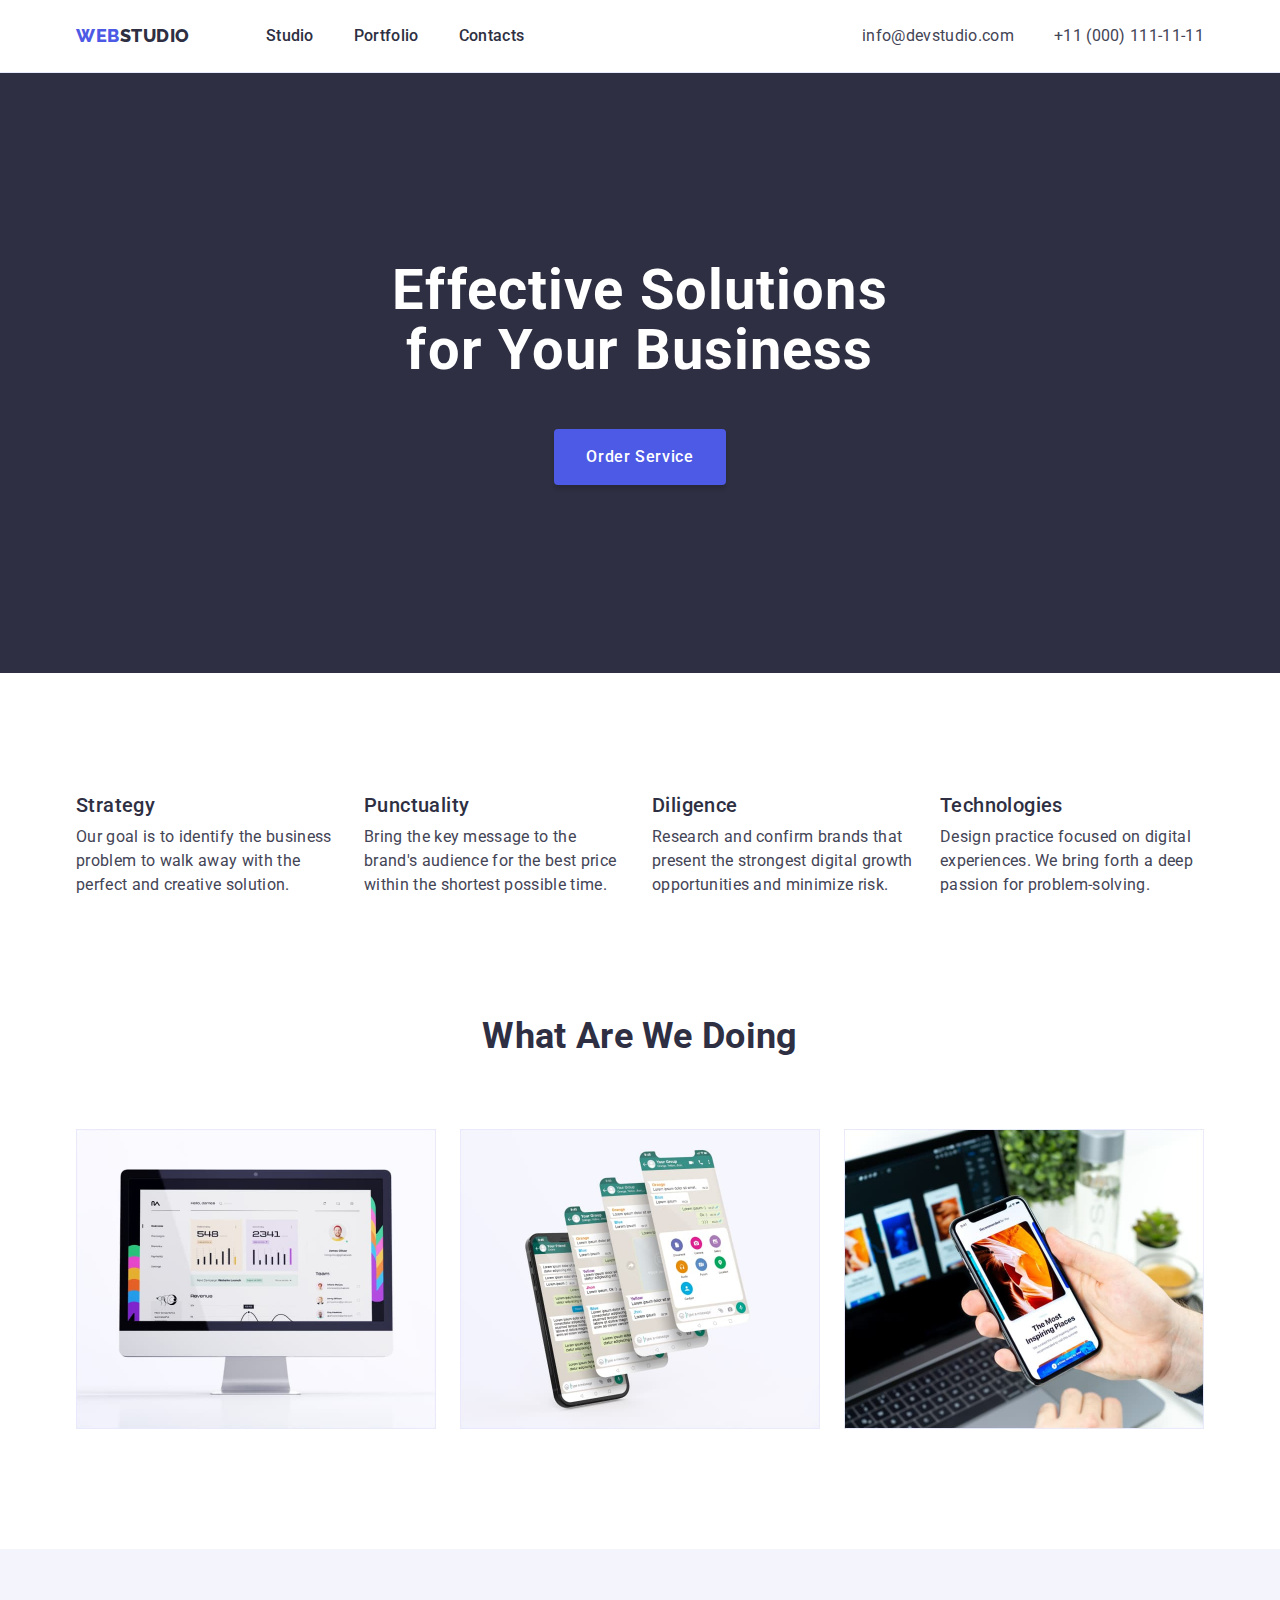
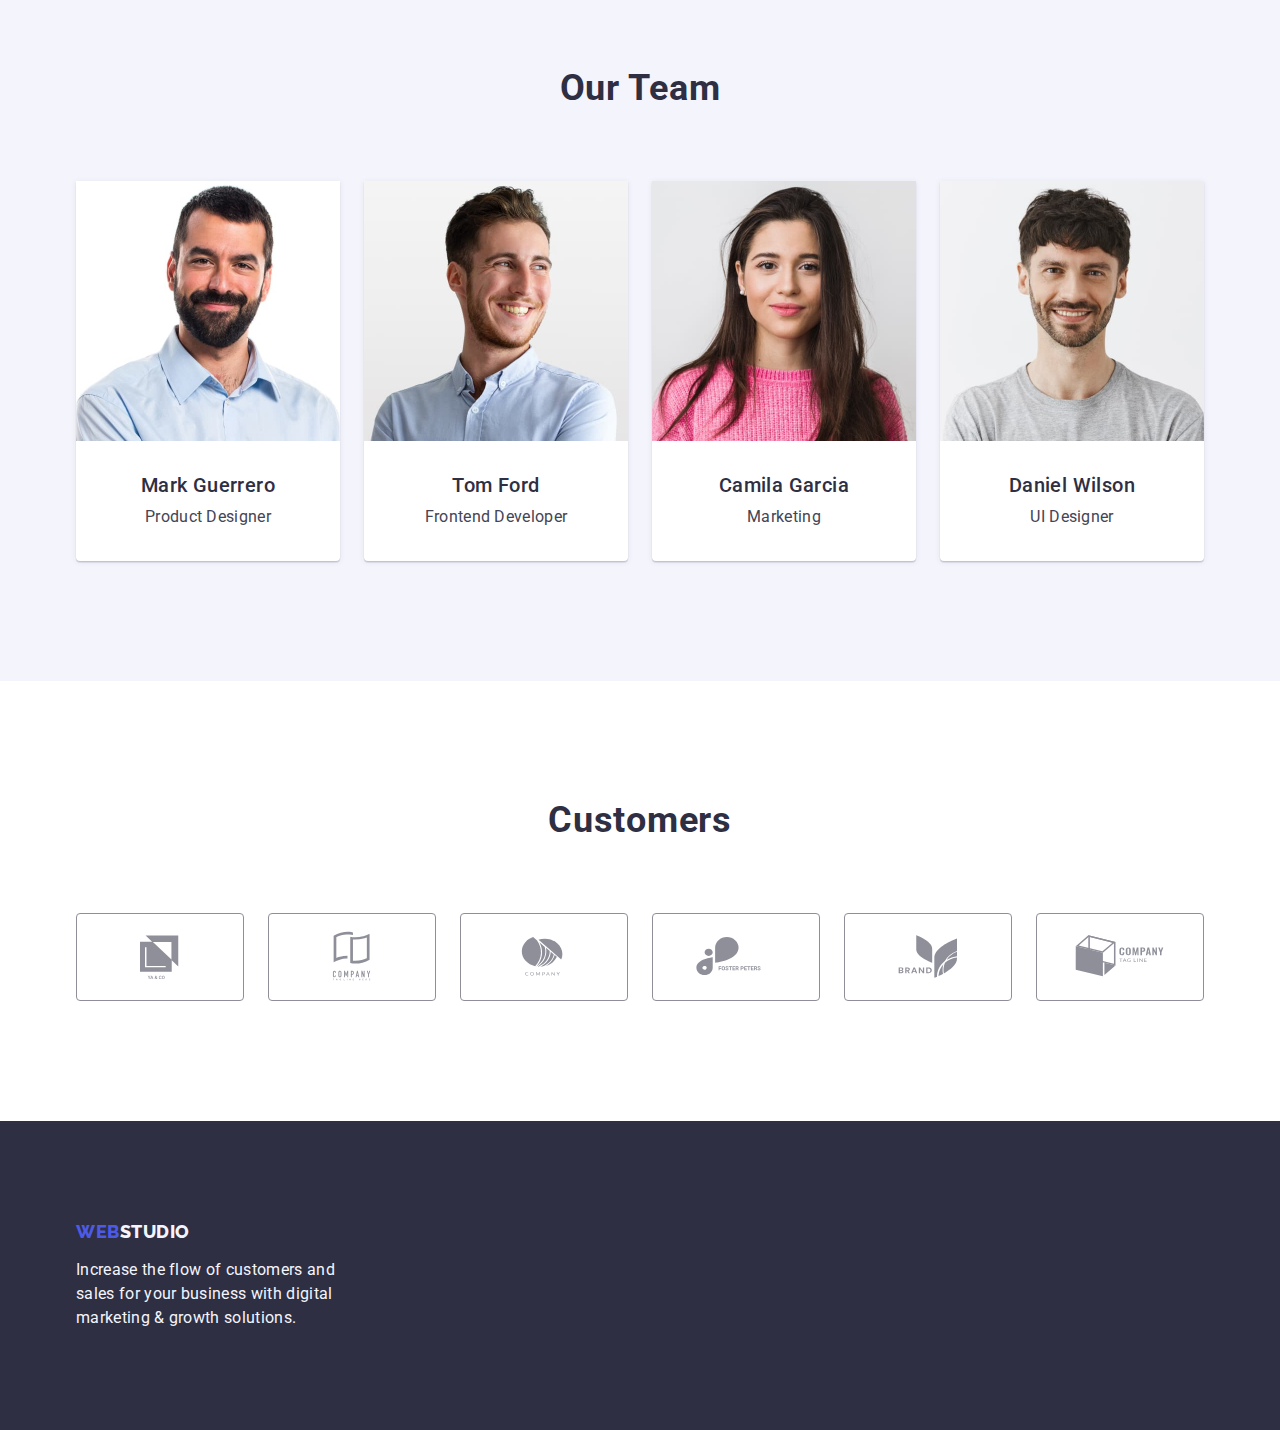
==== index.html @ 024792e5 "Feat(HTML, CSS, SVG) Added markup, styles, icons to section customers" ====
<!DOCTYPE html>
<html lang="en">
  <head>
    <meta charset="UTF-8" />
    <meta name="viewport" content="width=device-width, initial-scale=1.0" />
    <link rel="preconnect" href="https://fonts.googleapis.com" />
    <link rel="preconnect" href="https://fonts.gstatic.com" crossorigin />
    <link
      href="https://fonts.googleapis.com/css2?family=Raleway:wght@800&family=Roboto:wght@400;500;700;900&display=swap"
      rel="stylesheet"
    />
    <link
      rel="stylesheet"
      href="https://cdnjs.cloudflare.com/ajax/libs/modern-normalize/2.0.0/modern-normalize.min.css"
    />
    <link rel="stylesheet" href="./css/styles.css" />
    <link rel="shortcut icon" href="./images/favicon.ico" />
    <title>Web Studio</title>
  </head>
  <body>
    <header class="header">
      <div class="header-container container">
        <nav class="header-nav">
          <a class="header-nav__logo-blue link" href="./index.html"
            >Web<span class="header-nav__logo-black">Studio</span></a
          >
          <ul class="header-nav__list list">
            <li class="header-nav__item">
              <a class="header-nav__link link" href="./index.html">Studio</a>
            </li>
            <li class="header-nav__item">
              <a class="header-nav__link link" href="./portfolio.html"
                >Portfolio</a
              >
            </li>
            <li class="header-nav__item">
              <a class="header-nav__link link" href="">Contacts</a>
            </li>
          </ul>
        </nav>
        <address class="header-contacts">
          <ul class="header-contacts__list list">
            <li class="header-contacts__item">
              <a
                class="header-contacts__link link"
                href="mailto:info@devstudio.com"
                >info@devstudio.com</a
              >
            </li>
            <li class="header-contacts__item">
              <a class="header-contacts__link link" href="tel:+110001111111"
                >+11 (000) 111-11-11</a
              >
            </li>
          </ul>
        </address>
      </div>
    </header>

    <main>
      <section class="hero">
        <div class="container">
          <h1 class="hero__title">Effective Solutions for Your Business</h1>
          <button class="hero__button" type="button">Order Service</button>
        </div>
      </section>

      <section class="company">
        <div class="container">
          <h2 class="visually-hidden">Hidden</h2>
          <ul class="company__list list">
            <li class="company__item">
              <h3 class="company__title">Strategy</h3>
              <p class="company__text">
                Our goal is to identify the business problem to walk away with
                the perfect and creative solution.
              </p>
            </li>
            <li class="company__item">
              <h3 class="company__title">Punctuality</h3>
              <p class="company__text">
                Bring the key message to the brand's audience for the best price
                within the shortest possible time.
              </p>
            </li>
            <li class="company__item">
              <h3 class="company__title">Diligence</h3>
              <p class="company__text">
                Research and confirm brands that present the strongest digital
                growth opportunities and minimize risk.
              </p>
            </li>
            <li class="company__item">
              <h3 class="company__title">Technologies</h3>
              <p class="company__text">
                Design practice focused on digital experiences. We bring forth a
                deep passion for problem-solving.
              </p>
            </li>
          </ul>
        </div>
      </section>

      <section class="works">
        <div class="container">
          <h2 class="works__title">What are we doing</h2>
          <ul class="works__list list">
            <li class="works__item">
              <img
                class="works__image"
                src="./images/work-01.jpg"
                alt="computer-monitor"
                width="360"
              />
            </li>
            <li class="works__item">
              <img
                class="works__image"
                src="./images/work-02.jpg"
                alt="phone-application"
                width="360"
              />
            </li>
            <li class="works__item">
              <img
                class="works__image"
                src="./images/work-03.jpg"
                alt="laptop-and-phone"
                width="360"
              />
            </li>
          </ul>
        </div>
      </section>

      <section class="team">
        <div class="container">
          <h2 class="team__title">Our Team</h2>
          <ul class="team__list list">
            <li class="team__item">
              <img
                class="team__image"
                src="./images/team-01.jpg"
                alt="photo Mark Guerrero"
                width="264"
              />
              <div class="team__wrapper">
                <h3 class="team__specialist">Mark Guerrero</h3>
                <p class="team__job-title">Product Designer</p>
              </div>
            </li>
            <li class="team__item">
              <img
                class="team__image"
                src="./images/team-02.jpg"
                alt="photo Tom Ford"
                width="264"
              />
              <div class="team__wrapper">
                <h3 class="team__specialist">Tom Ford</h3>
                <p class="team__job-title">Frontend Developer</p>
              </div>
            </li>
            <li class="team__item">
              <img
                class="team__image"
                src="./images/team-03.jpg"
                alt="photo Camila Garcia"
                width="264"
              />
              <div class="team__wrapper">
                <h3 class="team__specialist">Camila Garcia</h3>
                <p class="team__job-title">Marketing</p>
              </div>
            </li>
            <li class="team__item">
              <img
                class="team__image"
                src="./images/team-04.jpg"
                alt="photo Daniel Wilson"
                width="264"
              />
              <div class="team__wrapper">
                <h3 class="team__specialist">Daniel Wilson</h3>
                <p class="team__job-title">UI Designer</p>
              </div>
            </li>
          </ul>
        </div>
      </section>
      <section class="customers">
        <div class="container">
          <h2 class="customers__title">Customers</h2>
          <ul class="customers__list list">
            <li class="customers__item">
              <a href="" class="customers__link"
                ><svg
                  class="customers__icon"
                  aria-label="customers-icons"
                  width="104"
                  height="56"
                >
                  <use href="./images/icons.svg#icon-logo1"></use></svg
              ></a>
            </li>
            <li class="customers__item">
              <a href="" class="customers__link"
                ><svg
                  class="customers__icon"
                  aria-label="customers-icons"
                  width="104"
                  height="56"
                >
                  <use href="./images/icons.svg#icon-logo2"></use></svg
              ></a>
            </li>
            <li class="customers__item">
              <a href="" class="customers__link"
                ><svg
                  class="customers__icon"
                  aria-label="customers-icons"
                  width="104"
                  height="56"
                >
                  <use href="./images/icons.svg#icon-logo3"></use></svg
              ></a>
            </li>
            <li class="customers__item">
              <a href="" class="customers__link"
                ><svg
                  class="customers__icon"
                  aria-label="customers-icons"
                  width="104"
                  height="56"
                >
                  <use href="./images/icons.svg#icon-logo4"></use></svg
              ></a>
            </li>
            <li class="customers__item">
              <a href="" class="customers__link"
                ><svg
                  class="customers__icon"
                  aria-label="customers-icons"
                  width="104"
                  height="56"
                >
                  <use href="./images/icons.svg#icon-logo5"></use></svg
              ></a>
            </li>
            <li class="customers__item">
              <a href="" class="customers__link"
                ><svg
                  class="customers__icon"
                  aria-label="customers-icons"
                  width="104"
                  height="56"
                >
                  <use href="./images/icons.svg#icon-logo6"></use></svg
              ></a>
            </li>
          </ul>
        </div>
      </section>
    </main>

    <footer class="footer">
      <div class="container">
        <a class="footer__logo-blue link" href="./index.html"
          >Web<span class="footer__logo-white">Studio</span></a
        >
        <p class="footer__text">
          Increase the flow of customers and sales for your business with
          digital marketing & growth solutions.
        </p>
      </div>
    </footer>
  </body>
</html>
---- css/styles.css ----
:root {
  --color-iris: #4d5ae5;
  --color-ocean: #404bbf;
  --color-navy-blue: #2e2f42;
  --color-green: #31d0aa;
  --color-slate: #434455;
  --color-light-slate: #8e8f99;
  --color-cornflower: #e7e9fc;
  --color-cloud: #f4f4fd;
  --color-navy-blue-modal: #2e2f42;
  --color-grey: #2e2f42;
  --color-white: #ffffff;
  --color-dairy: #fcfcfc;
}

body {
  font-family: 'Roboto', sans-serif;
  color: var(--color-slate);
  background-color: var(--color-white);
  font-size: 16px;
  letter-spacing: 0.02em;
}

.list {
  list-style: none;
}

.link {
  text-decoration: none;
}

h1,
h2,
h3,
h4,
h5,
h6,
p,
ul {
  margin: 0;
  padding: 0;
}

input,
textarea,
button {
  font: inherit;
}

button {
  cursor: pointer;
  color: currentColor;
}

ul {
  list-style: none;
}

a {
  text-decoration: none;
  outline: none;
}

img {
  display: block;
  max-width: 100%;
  height: auto;
}

.visually-hidden {
  position: absolute;
  width: 1px;
  height: 1px;
  margin: -1px;
  border: 0;
  padding: 0;
  white-space: nowrap;
  clip-path: inset(100%);
  clip: rect(0 0 0 0);
  overflow: hidden;
}

.container {
  width: 1158px;
  margin: 0 auto;
  padding: 0 15px;
}

/* Page Studio */

.header {
  border-bottom: 1px solid var(--color-cornflower);
  display: flex;
}

.header-container {
  display: flex;
  align-items: center;
}

.header-nav {
  display: flex;
  align-items: center;
}

.header-nav__logo-blue {
  color: var(--color-iris);
  font-family: 'Raleway', sans-serif;
  font-weight: 800;
  font-size: 18px;
  line-height: 1.17;
  letter-spacing: 0.03em;
  text-transform: uppercase;
  display: inline-block;
  margin-right: 76px;
}

.header-nav__logo-black {
  color: var(--color-navy-blue);
}

.header-nav__list {
  display: flex;
  gap: 40px;
}

.header-nav__item {
}

.header-nav__link {
  color: var(--color-navy-blue);
  font-weight: 500;
  font-size: 16px;
  line-height: 1.5;
  padding-top: 24px;
  padding-bottom: 24px;
}

.header-nav__link:hover,
.header-nav__link:focus {
  color: var(--color-ocean);
}

.header-contacts {
  font-style: normal;
  margin-left: auto;
}

.header-contacts__list {
  display: flex;
  gap: 40px;
}

.header-contacts__item {
}

.header-contacts__link {
  color: var(--color-slate);
  font-weight: 400;
  font-size: 16px;
  line-height: 1.5;
  display: inline-block;
  padding-top: 24px;
  padding-bottom: 24px;
}

.header-contacts__link:hover,
.header-contacts__link:focus {
  color: var(--color-ocean);
}

.hero {
  background-color: var(--color-navy-blue);
  padding: 188px 0;
}

.hero__title {
  color: var(--color-white);
  font-weight: 700;
  font-size: 56px;
  line-height: 1.07;
  letter-spacing: 0.02em;
  text-align: center;
  max-width: 496px;
  text-align: center;
  margin: 0 auto 48px;
}

.hero__button {
  color: var(--color-white);
  background-color: var(--color-iris);
  font-family: 'Roboto', sans-serif;
  font-weight: 500;
  font-size: 16px;
  line-height: 1.5;
  letter-spacing: 0.04em;
  cursor: pointer;
  border-radius: 4px;
  padding: 16px 32px 16px 32px;
  border: none;
  box-shadow: 0px 4px 4px 0px rgba(0, 0, 0, 0.15);
  display: block;
  margin: 0 auto;
  min-width: 169px;
}

.hero__button:hover,
.hero__button:focus {
  background-color: var(--color-ocean);
}

.company {
  padding: 120px 0;
}

.company__list {
  display: flex;
  gap: 24px;
}

.company__item {
  width: 264px;
}

.company__title {
  color: var(--color-navy-blue);
  font-weight: 500;
  font-size: 20px;
  line-height: 1.2;
  letter-spacing: 0.02em;
  margin-bottom: 8px;
}

.company__text {
  color: var(--color-slate);
  font-weight: 400;
  font-size: 16px;
  line-height: 1.5;
}

.works {
  padding-bottom: 120px;
}

.works__title {
  color: var(--color-navy-blue);
  font-weight: 700;
  font-size: 36px;
  line-height: 1.11;
  text-align: center;
  text-transform: capitalize;
  margin-bottom: 72px;
}

.works__list {
  display: flex;
  gap: 24px;
}

.works__item {
}

.works__image {
}

.team {
  background-color: var(--color-cloud);
  padding: 120px 0;
}

.team__title {
  color: var(--color-navy-blue);
  font-weight: 700;
  font-size: 36px;
  line-height: 1.11;
  text-align: center;
  letter-spacing: 0.02em;
  text-transform: capitalize;
  margin-bottom: 72px;
}

.team__list {
  background-color: var(--color-cloud);
  display: flex;
  gap: 24px;
}

.team__item {
  background-color: var(--color-white);
  box-shadow: 0px 2px 1px 0px rgba(46, 47, 66, 0.08),
    0px 1px 1px 0px rgba(46, 47, 66, 0.16),
    0px 1px 6px 0px rgba(46, 47, 66, 0.08);
  border-radius: 0px 0px 4px 4px;
}

.team__wrapper {
  padding: 32px 0;
}

.team__image {
}

.team__specialist {
  color: var(--color-navy-blue);
  font-weight: 500;
  font-size: 20px;
  line-height: 1.2;
  letter-spacing: 0.02em;
  text-align: center;
  margin-bottom: 8px;
}

.team__job-title {
  color: var(--color-slate);
  font-weight: 400;
  font-size: 16px;
  line-height: 1.5;
  text-align: center;
}

.customers {
  padding: 120px 0;
}

.customers__title {
  color: var(--color-navy-blue);
  font-weight: 700;
  font-size: 36px;
  line-height: 1.11;
  text-align: center;
  letter-spacing: 0.02em;
  margin-bottom: 72px;
}

.customers__list {
  display: flex;
  align-items: center;
  justify-content: center;
  gap: 24px;
}

.customers__item {
  width: 168px;
  height: 88px;
}

.customers__link {
  display: flex;
  justify-content: center;
  align-items: center;
  width: 100%;
  height: 100%;
  color: var(--color-light-slate);
  border-radius: 4px;
  border: 1px solid var(--color-light-slate);
  transition: border-color 250ms cubic-bezier(0.4, 0, 0.2, 1),
    color 250ms cubic-bezier(0.4, 0, 0.2, 1);
  fill: currentColor;
}

.customers__link:hover,
.customers__link:focus {
  border-color: var(--color-ocean);
  fill: var(--color-ocean);
}

.footer {
  background-color: var(--color-navy-blue);
  padding: 100px 0;
}

.footer__logo-blue {
  color: var(--color-iris);
  font-family: 'Raleway', sans-serif;
  font-weight: 800;
  font-size: 18px;
  line-height: 1.17;
  letter-spacing: 0.03em;
  text-transform: uppercase;
  display: inline-block;
  margin-bottom: 16px;
}

.footer__logo-white {
  color: var(--color-cloud);
}

.footer__text {
  color: var(--color-cloud);
  font-weight: 400;
  font-size: 16px;
  line-height: 1.5;
  width: 264px;
}

/* Page Portfolio */

.gallery {
  padding: 96px 0 120px;
}

.gallery-filter__list {
  display: flex;
  justify-content: center;
  gap: 24px;
  margin-bottom: 72px;
}

.gallery-filter__item {
}

.gallery-filter__button {
  color: var(--color-iris);
  background-color: var(--color-cloud);
  font-family: 'Roboto', sans-serif;
  font-weight: 500;
  font-size: 16px;
  line-height: 1.5;
  letter-spacing: 0.04em;
  cursor: pointer;
  border: 1px solid var(--color-cornflower);
  border-radius: 4px;
  padding: 12px 24px 12px 24px;
}

.gallery-filter__button:hover,
.gallery-filter__button:focus {
  color: var(--color-white);
  background-color: var(--color-ocean);
  box-shadow: 0px 2px 2px 0px rgba(0, 0, 0, 0.12),
    0px 2px 1px 0px rgba(0, 0, 0, 0.08), 0px 3px 1px 0px rgba(0, 0, 0, 0.1);
  border: 1px solid transparent;
}

.gallery__list {
  display: flex;
  flex-wrap: wrap;
  gap: 48px 24px;
}

.gallery__item {
}

.gallery__link {
}

.gallery__image {
}

.gallery__wrapper {
  border: 1px solid var(--color-cornflower);
  border-top: none;
  padding: 32px 16px;
}

.gallery__title {
  color: var(--color-navy-blue);
  font-weight: 500;
  font-size: 20px;
  line-height: 1.2;
  letter-spacing: 0.02em;
  margin-bottom: 8px;
}

.gallery__text {
  color: var(--color-slate);
  font-weight: 400;
  font-size: 16px;
  line-height: 1.5;
  letter-spacing: 0.02em;
}
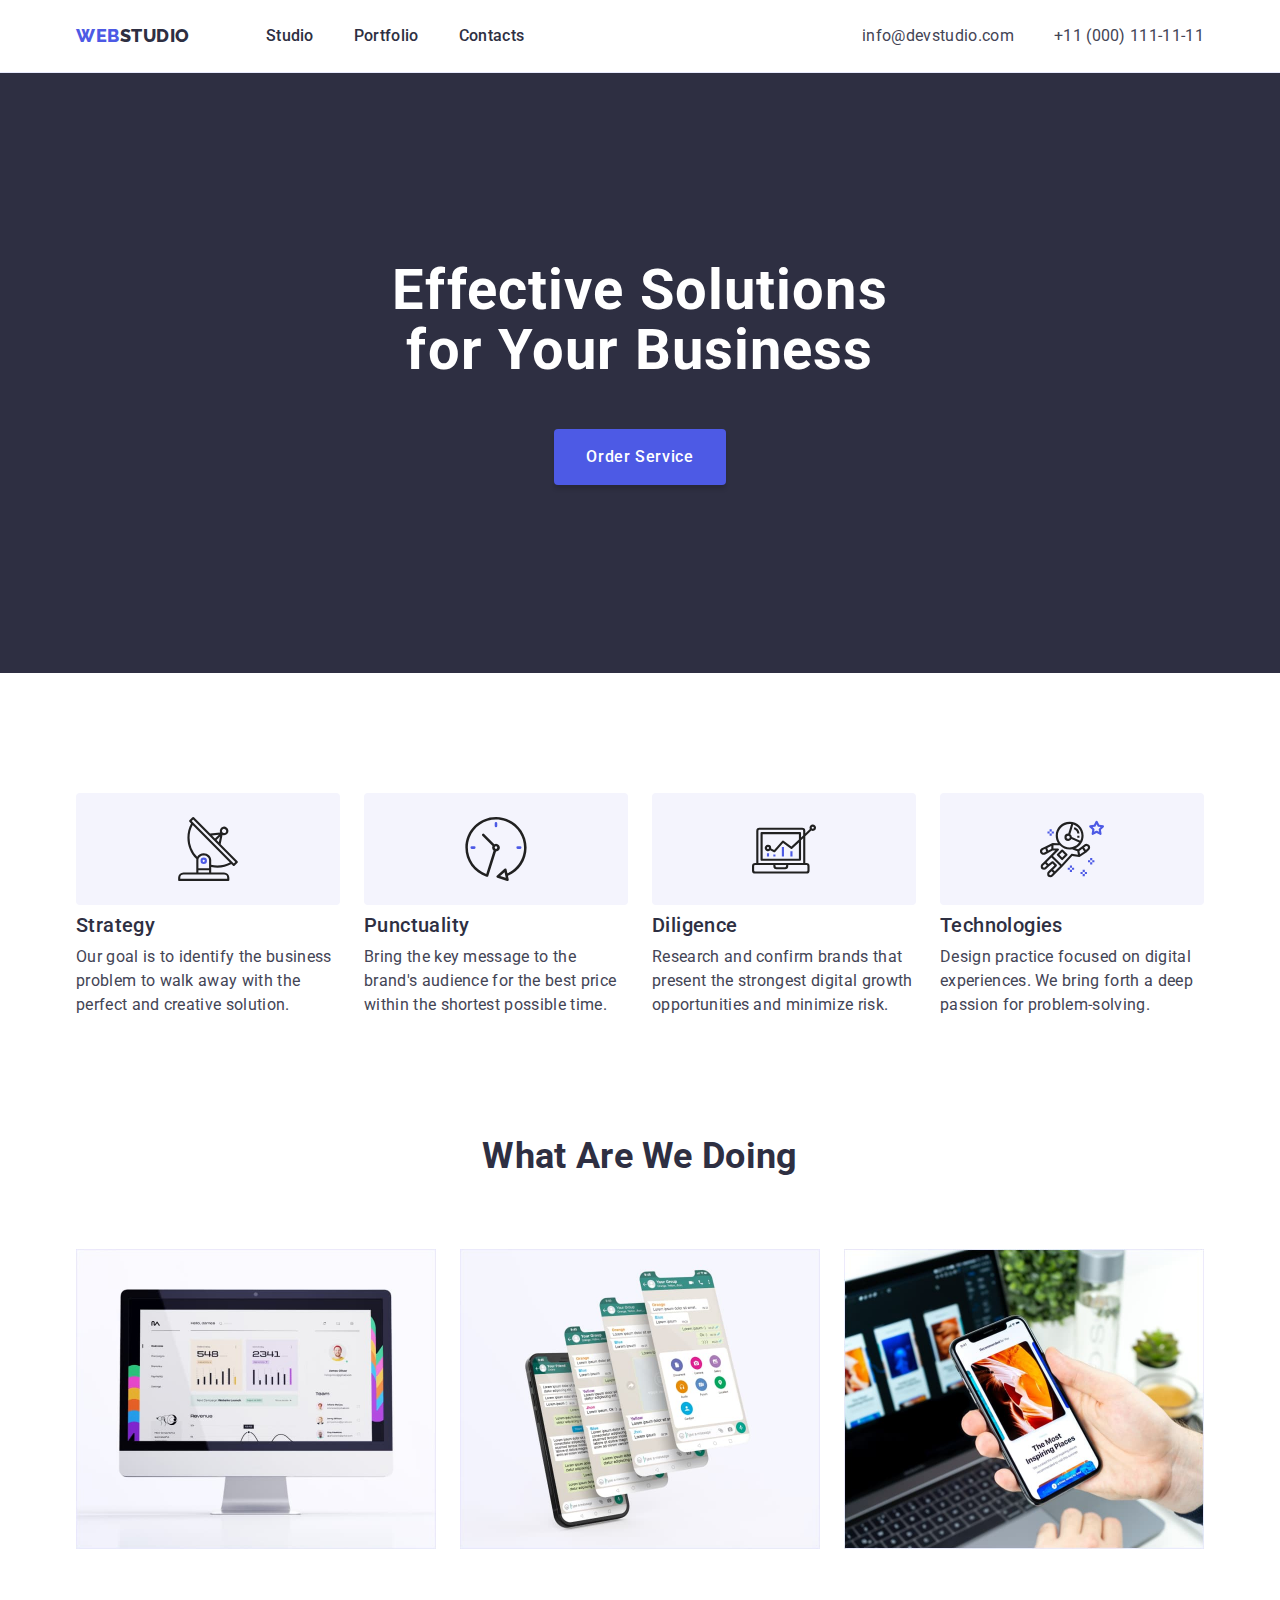
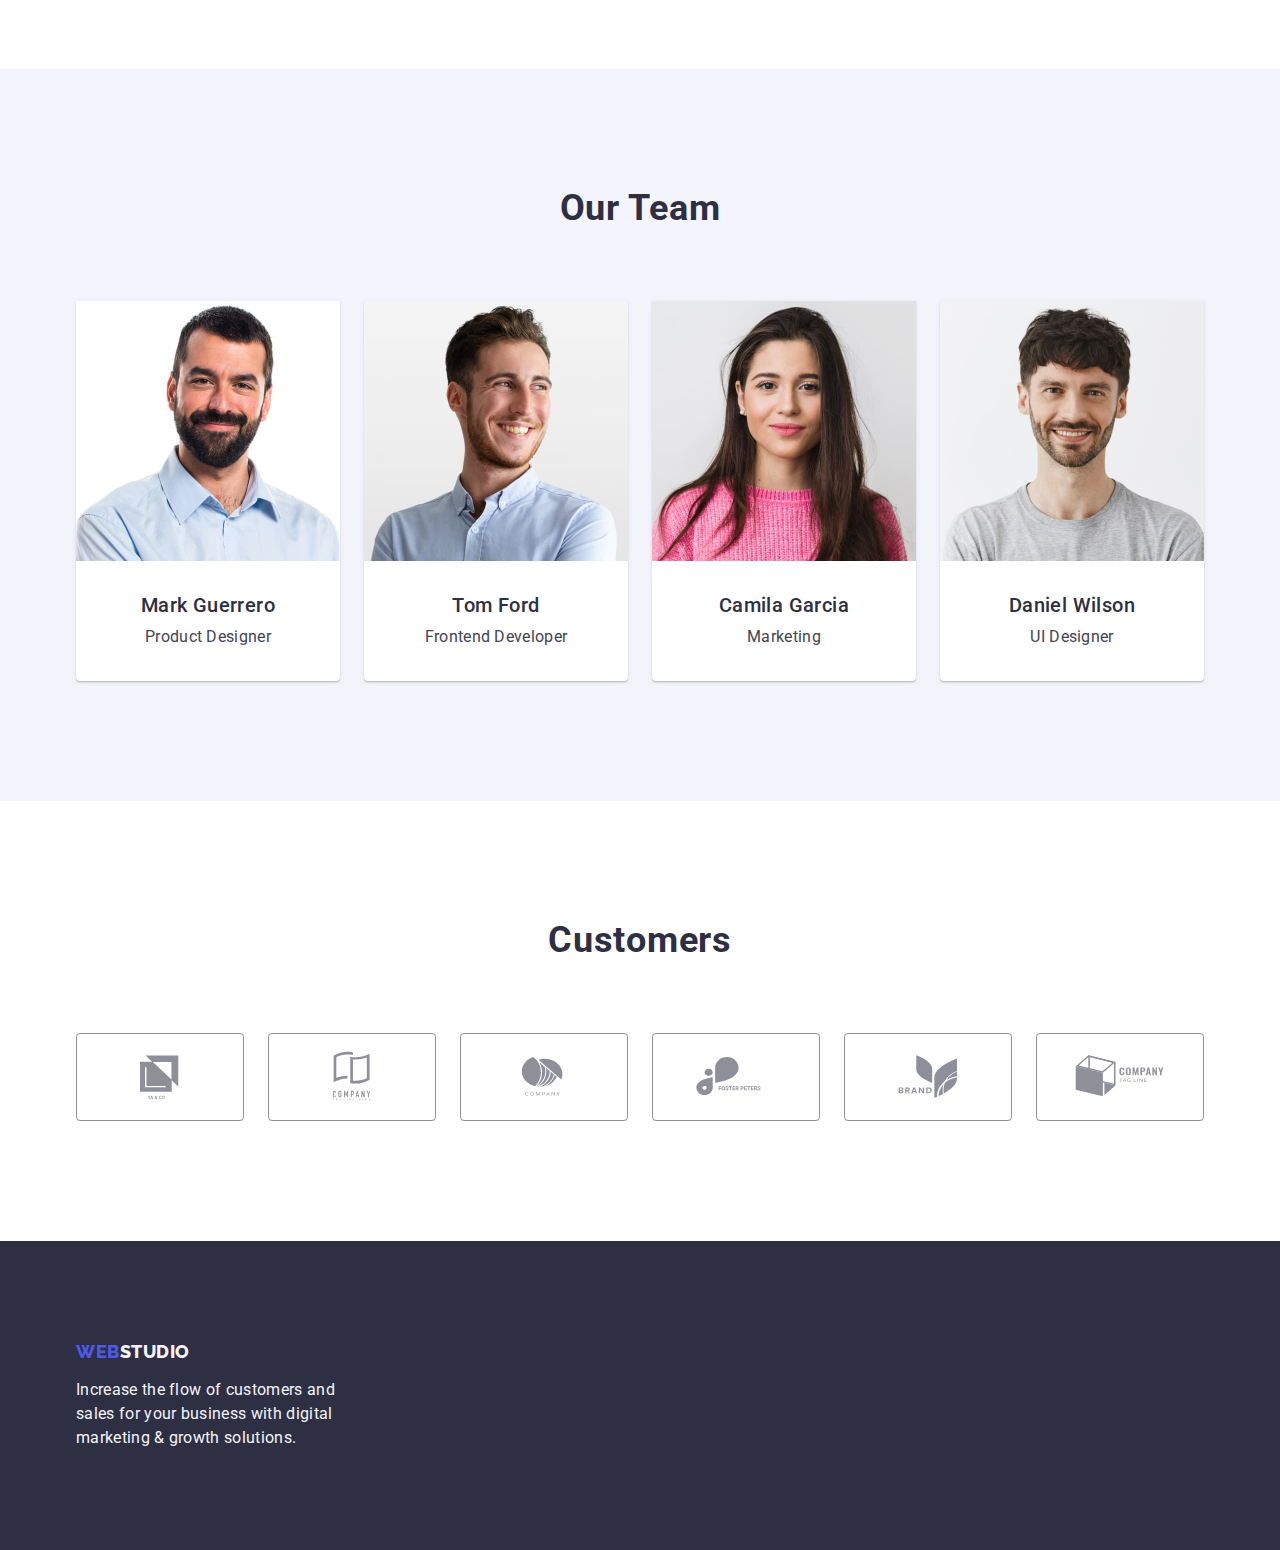
==== commit c7ae202e: "Feat(HTML, CSS, SVG) Added markup, styles, icons to section company" ====
--- a/index.html
+++ b/index.html
@@ -70,6 +70,16 @@
           <h2 class="visually-hidden">Hidden</h2>
           <ul class="company__list list">
             <li class="company__item">
+              <div class="company__wrapper">
+                <svg
+                  class="company__icon"
+                  aria-label="antenna"
+                  width="64"
+                  height="64"
+                >
+                  <use href="./images/icons.svg#icon-antenna"></use>
+                </svg>
+              </div>
               <h3 class="company__title">Strategy</h3>
               <p class="company__text">
                 Our goal is to identify the business problem to walk away with
@@ -77,6 +87,16 @@
               </p>
             </li>
             <li class="company__item">
+              <div class="company__wrapper">
+                <svg
+                  class="company__icon"
+                  aria-label="antenna"
+                  width="64"
+                  height="64"
+                >
+                  <use href="./images/icons.svg#icon-clock"></use>
+                </svg>
+              </div>
               <h3 class="company__title">Punctuality</h3>
               <p class="company__text">
                 Bring the key message to the brand's audience for the best price
@@ -84,6 +104,16 @@
               </p>
             </li>
             <li class="company__item">
+              <div class="company__wrapper">
+                <svg
+                  class="company__icon"
+                  aria-label="antenna"
+                  width="64"
+                  height="64"
+                >
+                  <use href="./images/icons.svg#icon-diagram"></use>
+                </svg>
+              </div>
               <h3 class="company__title">Diligence</h3>
               <p class="company__text">
                 Research and confirm brands that present the strongest digital
@@ -91,6 +121,16 @@
               </p>
             </li>
             <li class="company__item">
+              <div class="company__wrapper">
+                <svg
+                  class="company__icon"
+                  aria-label="antenna"
+                  width="64"
+                  height="64"
+                >
+                  <use href="./images/icons.svg#icon-astronaut"></use>
+                </svg>
+              </div>
               <h3 class="company__title">Technologies</h3>
               <p class="company__text">
                 Design practice focused on digital experiences. We bring forth a
@@ -200,62 +240,62 @@
                   width="104"
                   height="56"
                 >
-                  <use href="./images/icons.svg#icon-logo1"></use></svg
-              ></a>
-            </li>
-            <li class="customers__item">
-              <a href="" class="customers__link"
-                ><svg
-                  class="customers__icon"
-                  aria-label="customers-icons"
-                  width="104"
-                  height="56"
-                >
-                  <use href="./images/icons.svg#icon-logo2"></use></svg
-              ></a>
-            </li>
-            <li class="customers__item">
-              <a href="" class="customers__link"
-                ><svg
-                  class="customers__icon"
-                  aria-label="customers-icons"
-                  width="104"
-                  height="56"
-                >
-                  <use href="./images/icons.svg#icon-logo3"></use></svg
-              ></a>
-            </li>
-            <li class="customers__item">
-              <a href="" class="customers__link"
-                ><svg
-                  class="customers__icon"
-                  aria-label="customers-icons"
-                  width="104"
-                  height="56"
-                >
-                  <use href="./images/icons.svg#icon-logo4"></use></svg
-              ></a>
-            </li>
-            <li class="customers__item">
-              <a href="" class="customers__link"
-                ><svg
-                  class="customers__icon"
-                  aria-label="customers-icons"
-                  width="104"
-                  height="56"
-                >
-                  <use href="./images/icons.svg#icon-logo5"></use></svg
-              ></a>
-            </li>
-            <li class="customers__item">
-              <a href="" class="customers__link"
-                ><svg
-                  class="customers__icon"
-                  aria-label="customers-icons"
-                  width="104"
-                  height="56"
-                >
-                  <use href="./images/icons.svg#icon-logo6"></use></svg
+                  <use href="./images/icons.svg#customers-logo-1"></use></svg
+              ></a>
+            </li>
+            <li class="customers__item">
+              <a href="" class="customers__link"
+                ><svg
+                  class="customers__icon"
+                  aria-label="customers-icons"
+                  width="104"
+                  height="56"
+                >
+                  <use href="./images/icons.svg#customers-logo-2"></use></svg
+              ></a>
+            </li>
+            <li class="customers__item">
+              <a href="" class="customers__link"
+                ><svg
+                  class="customers__icon"
+                  aria-label="customers-icons"
+                  width="104"
+                  height="56"
+                >
+                  <use href="./images/icons.svg#customers-logo-3"></use></svg
+              ></a>
+            </li>
+            <li class="customers__item">
+              <a href="" class="customers__link"
+                ><svg
+                  class="customers__icon"
+                  aria-label="customers-icons"
+                  width="104"
+                  height="56"
+                >
+                  <use href="./images/icons.svg#customers-logo-4"></use></svg
+              ></a>
+            </li>
+            <li class="customers__item">
+              <a href="" class="customers__link"
+                ><svg
+                  class="customers__icon"
+                  aria-label="customers-icons"
+                  width="104"
+                  height="56"
+                >
+                  <use href="./images/icons.svg#customers-logo-5"></use></svg
+              ></a>
+            </li>
+            <li class="customers__item">
+              <a href="" class="customers__link"
+                ><svg
+                  class="customers__icon"
+                  aria-label="customers-icons"
+                  width="104"
+                  height="56"
+                >
+                  <use href="./images/icons.svg#customers-logo-6"></use></svg
               ></a>
             </li>
           </ul>
--- a/css/styles.css
+++ b/css/styles.css
@@ -222,6 +222,19 @@
   width: 264px;
 }
 
+.company__wrapper {
+  display: flex;
+  align-items: center;
+  justify-content: center;
+  height: 112px;
+  border-radius: 4px;
+  background-color: var(--color-cloud);
+  margin-bottom: 8px;
+}
+
+.company__icon {
+}
+
 .company__title {
   color: var(--color-navy-blue);
   font-weight: 500;
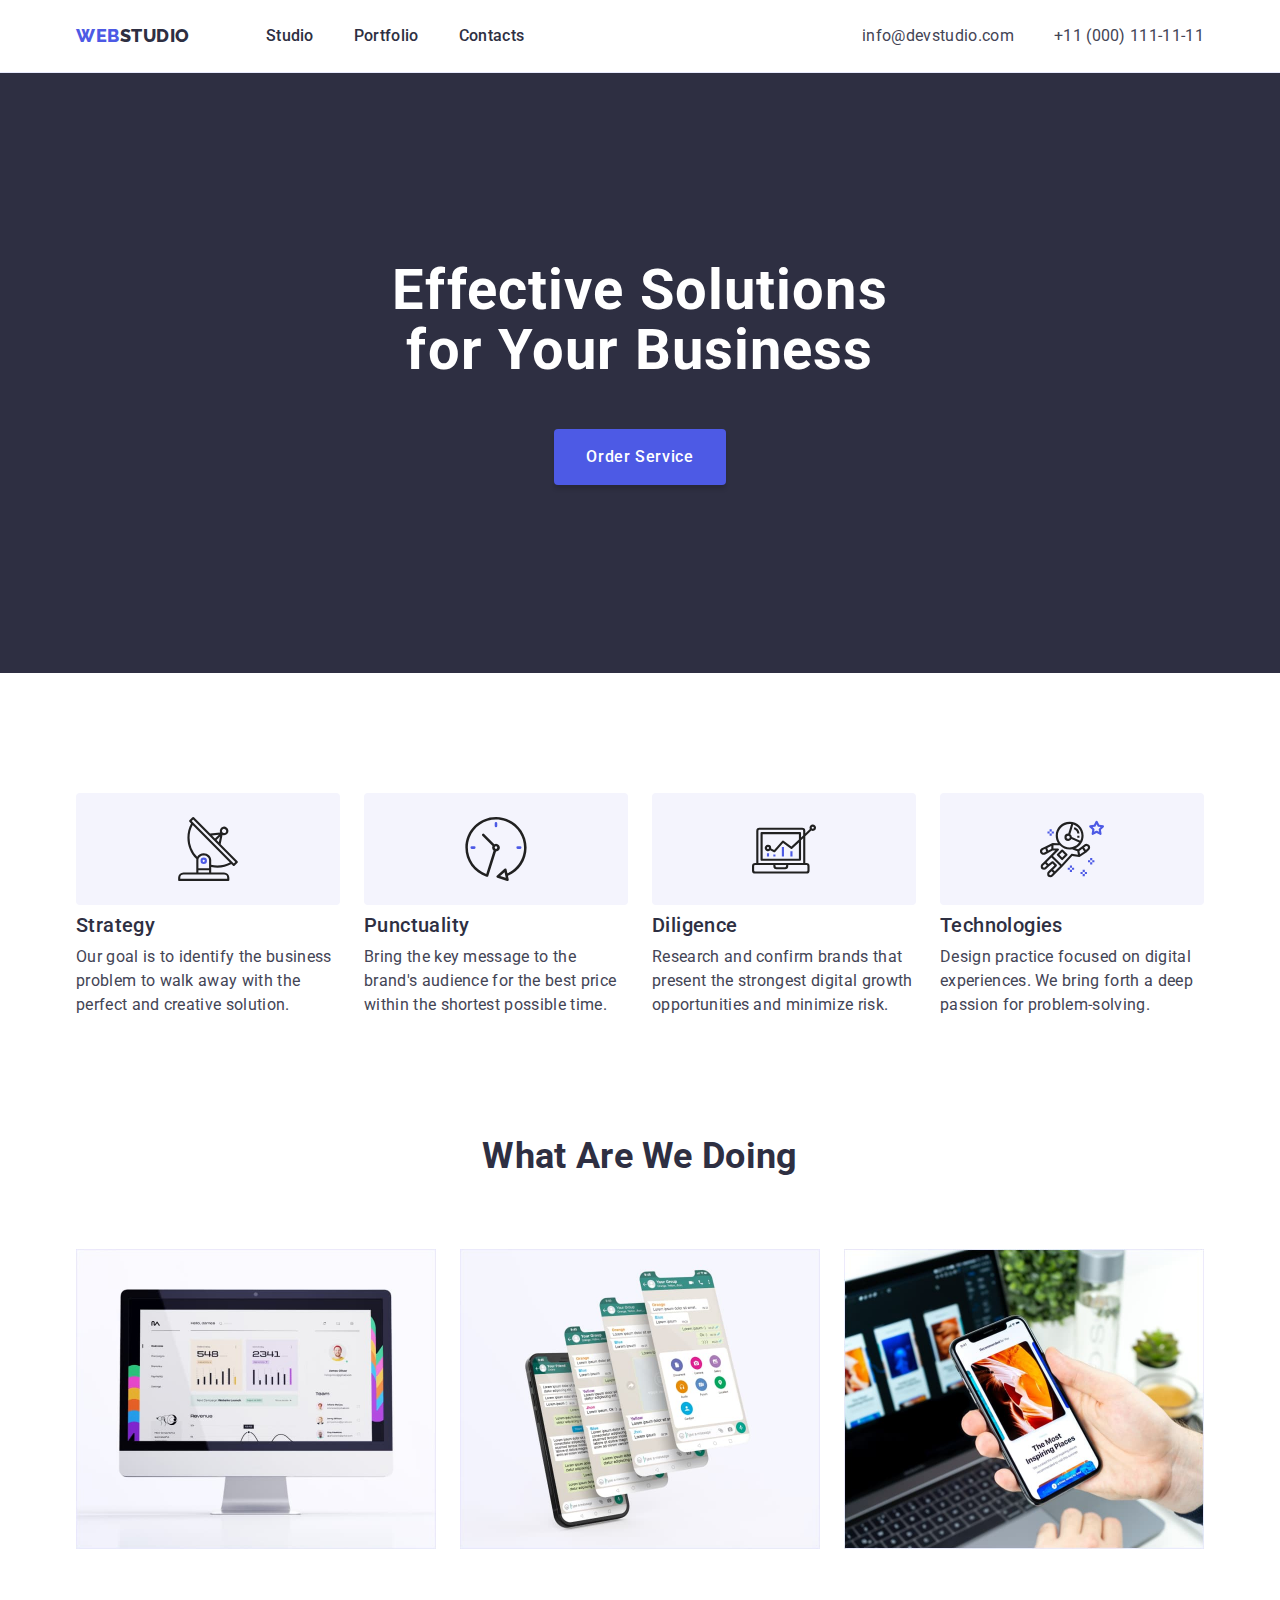
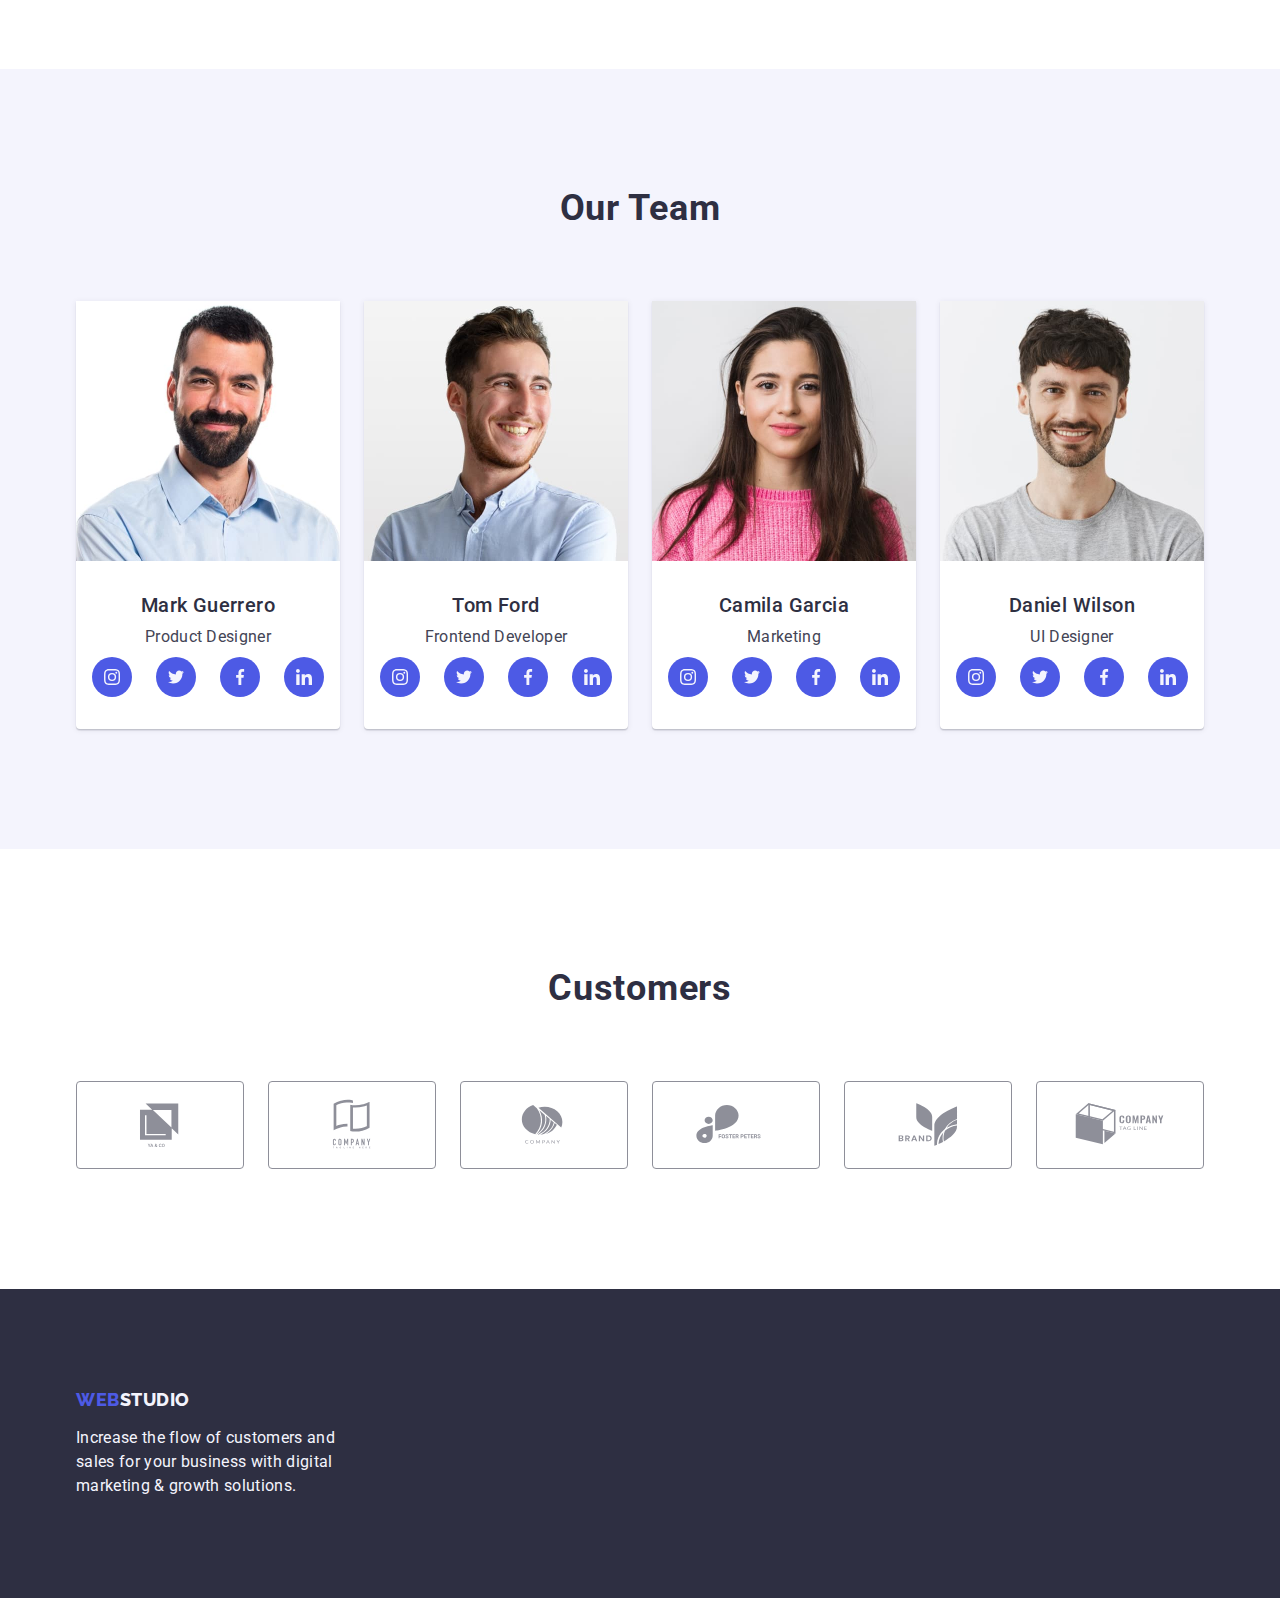
==== commit 5e32fa11: "Feat(HTML, CSS, SVG) Added markup, styles, icons to section team" ====
--- a/index.html
+++ b/index.html
@@ -187,6 +187,56 @@
               <div class="team__wrapper">
                 <h3 class="team__specialist">Mark Guerrero</h3>
                 <p class="team__job-title">Product Designer</p>
+                <ul class="team__list-icons list">
+                  <li class="team__item-icon">
+                    <a href="" class="team__link-icon">
+                      <svg
+                        class="team__icon"
+                        aria-label="icon-instagram"
+                        width="16"
+                        height="16"
+                      >
+                        <use href="./images/icons.svg#icon-instagram"></use>
+                      </svg>
+                    </a>
+                  </li>
+                  <li class="team__item-icon">
+                    <a href="" class="team__link-icon">
+                      <svg
+                        class="team__icon"
+                        aria-label="icon-twitter"
+                        width="16"
+                        height="16"
+                      >
+                        <use href="./images/icons.svg#icon-twitter"></use>
+                      </svg>
+                    </a>
+                  </li>
+                  <li class="team__item-icon">
+                    <a href="" class="team__link-icon">
+                      <svg
+                        class="team__icon"
+                        aria-label="icon-facebook"
+                        width="16"
+                        height="16"
+                      >
+                        <use href="./images/icons.svg#icon-facebook"></use>
+                      </svg>
+                    </a>
+                  </li>
+                  <li class="team__item-icon">
+                    <a href="" class="team__link-icon">
+                      <svg
+                        class="team__icon"
+                        aria-label="icon-linkedin"
+                        width="16"
+                        height="16"
+                      >
+                        <use href="./images/icons.svg#icon-linkedin"></use>
+                      </svg>
+                    </a>
+                  </li>
+                </ul>
               </div>
             </li>
             <li class="team__item">
@@ -199,6 +249,56 @@
               <div class="team__wrapper">
                 <h3 class="team__specialist">Tom Ford</h3>
                 <p class="team__job-title">Frontend Developer</p>
+                <ul class="team__list-icons list">
+                  <li class="team__item-icon">
+                    <a href="" class="team__link-icon">
+                      <svg
+                        class="team__icon"
+                        aria-label="icon-instagram"
+                        width="16"
+                        height="16"
+                      >
+                        <use href="./images/icons.svg#icon-instagram"></use>
+                      </svg>
+                    </a>
+                  </li>
+                  <li class="team__item-icon">
+                    <a href="" class="team__link-icon">
+                      <svg
+                        class="team__icon"
+                        aria-label="icon-twitter"
+                        width="16"
+                        height="16"
+                      >
+                        <use href="./images/icons.svg#icon-twitter"></use>
+                      </svg>
+                    </a>
+                  </li>
+                  <li class="team__item-icon">
+                    <a href="" class="team__link-icon">
+                      <svg
+                        class="team__icon"
+                        aria-label="icon-facebook"
+                        width="16"
+                        height="16"
+                      >
+                        <use href="./images/icons.svg#icon-facebook"></use>
+                      </svg>
+                    </a>
+                  </li>
+                  <li class="team__item-icon">
+                    <a href="" class="team__link-icon">
+                      <svg
+                        class="team__icon"
+                        aria-label="icon-linkedin"
+                        width="16"
+                        height="16"
+                      >
+                        <use href="./images/icons.svg#icon-linkedin"></use>
+                      </svg>
+                    </a>
+                  </li>
+                </ul>
               </div>
             </li>
             <li class="team__item">
@@ -211,6 +311,56 @@
               <div class="team__wrapper">
                 <h3 class="team__specialist">Camila Garcia</h3>
                 <p class="team__job-title">Marketing</p>
+                <ul class="team__list-icons list">
+                  <li class="team__item-icon">
+                    <a href="" class="team__link-icon">
+                      <svg
+                        class="team__icon"
+                        aria-label="icon-instagram"
+                        width="16"
+                        height="16"
+                      >
+                        <use href="./images/icons.svg#icon-instagram"></use>
+                      </svg>
+                    </a>
+                  </li>
+                  <li class="team__item-icon">
+                    <a href="" class="team__link-icon">
+                      <svg
+                        class="team__icon"
+                        aria-label="icon-twitter"
+                        width="16"
+                        height="16"
+                      >
+                        <use href="./images/icons.svg#icon-twitter"></use>
+                      </svg>
+                    </a>
+                  </li>
+                  <li class="team__item-icon">
+                    <a href="" class="team__link-icon">
+                      <svg
+                        class="team__icon"
+                        aria-label="icon-facebook"
+                        width="16"
+                        height="16"
+                      >
+                        <use href="./images/icons.svg#icon-facebook"></use>
+                      </svg>
+                    </a>
+                  </li>
+                  <li class="team__item-icon">
+                    <a href="" class="team__link-icon">
+                      <svg
+                        class="team__icon"
+                        aria-label="icon-linkedin"
+                        width="16"
+                        height="16"
+                      >
+                        <use href="./images/icons.svg#icon-linkedin"></use>
+                      </svg>
+                    </a>
+                  </li>
+                </ul>
               </div>
             </li>
             <li class="team__item">
@@ -223,6 +373,56 @@
               <div class="team__wrapper">
                 <h3 class="team__specialist">Daniel Wilson</h3>
                 <p class="team__job-title">UI Designer</p>
+                <ul class="team__list-icons list">
+                  <li class="team__item-icon">
+                    <a href="" class="team__link-icon">
+                      <svg
+                        class="team__icon"
+                        aria-label="icon-instagram"
+                        width="16"
+                        height="16"
+                      >
+                        <use href="./images/icons.svg#icon-instagram"></use>
+                      </svg>
+                    </a>
+                  </li>
+                  <li class="team__item-icon">
+                    <a href="" class="team__link-icon">
+                      <svg
+                        class="team__icon"
+                        aria-label="icon-twitter"
+                        width="16"
+                        height="16"
+                      >
+                        <use href="./images/icons.svg#icon-twitter"></use>
+                      </svg>
+                    </a>
+                  </li>
+                  <li class="team__item-icon">
+                    <a href="" class="team__link-icon">
+                      <svg
+                        class="team__icon"
+                        aria-label="icon-facebook"
+                        width="16"
+                        height="16"
+                      >
+                        <use href="./images/icons.svg#icon-facebook"></use>
+                      </svg>
+                    </a>
+                  </li>
+                  <li class="team__item-icon">
+                    <a href="" class="team__link-icon">
+                      <svg
+                        class="team__icon"
+                        aria-label="icon-linkedin"
+                        width="16"
+                        height="16"
+                      >
+                        <use href="./images/icons.svg#icon-linkedin"></use>
+                      </svg>
+                    </a>
+                  </li>
+                </ul>
               </div>
             </li>
           </ul>
--- a/css/styles.css
+++ b/css/styles.css
@@ -329,6 +329,39 @@
   font-size: 16px;
   line-height: 1.5;
   text-align: center;
+  margin-bottom: 8px;
+}
+
+.team__list-icons {
+  display: flex;
+  align-items: center;
+  justify-content: center;
+  gap: 24px;
+}
+
+.team__item-icon {
+  width: 40px;
+  height: 40px;
+}
+
+.team__link-icon {
+  display: flex;
+  align-items: center;
+  justify-content: center;
+  width: 100%;
+  height: 100%;
+  background-color: var(--color-iris);
+  border-radius: 50%;
+  transition: background-color 250ms cubic-bezier(0.4, 0, 0.2, 1);
+}
+
+.team__link-icon:hover,
+.team__link-icon:focus {
+  background-color: var(--color-ocean);
+}
+
+.team__icon {
+  fill: var(--color-cloud);
 }
 
 .customers {
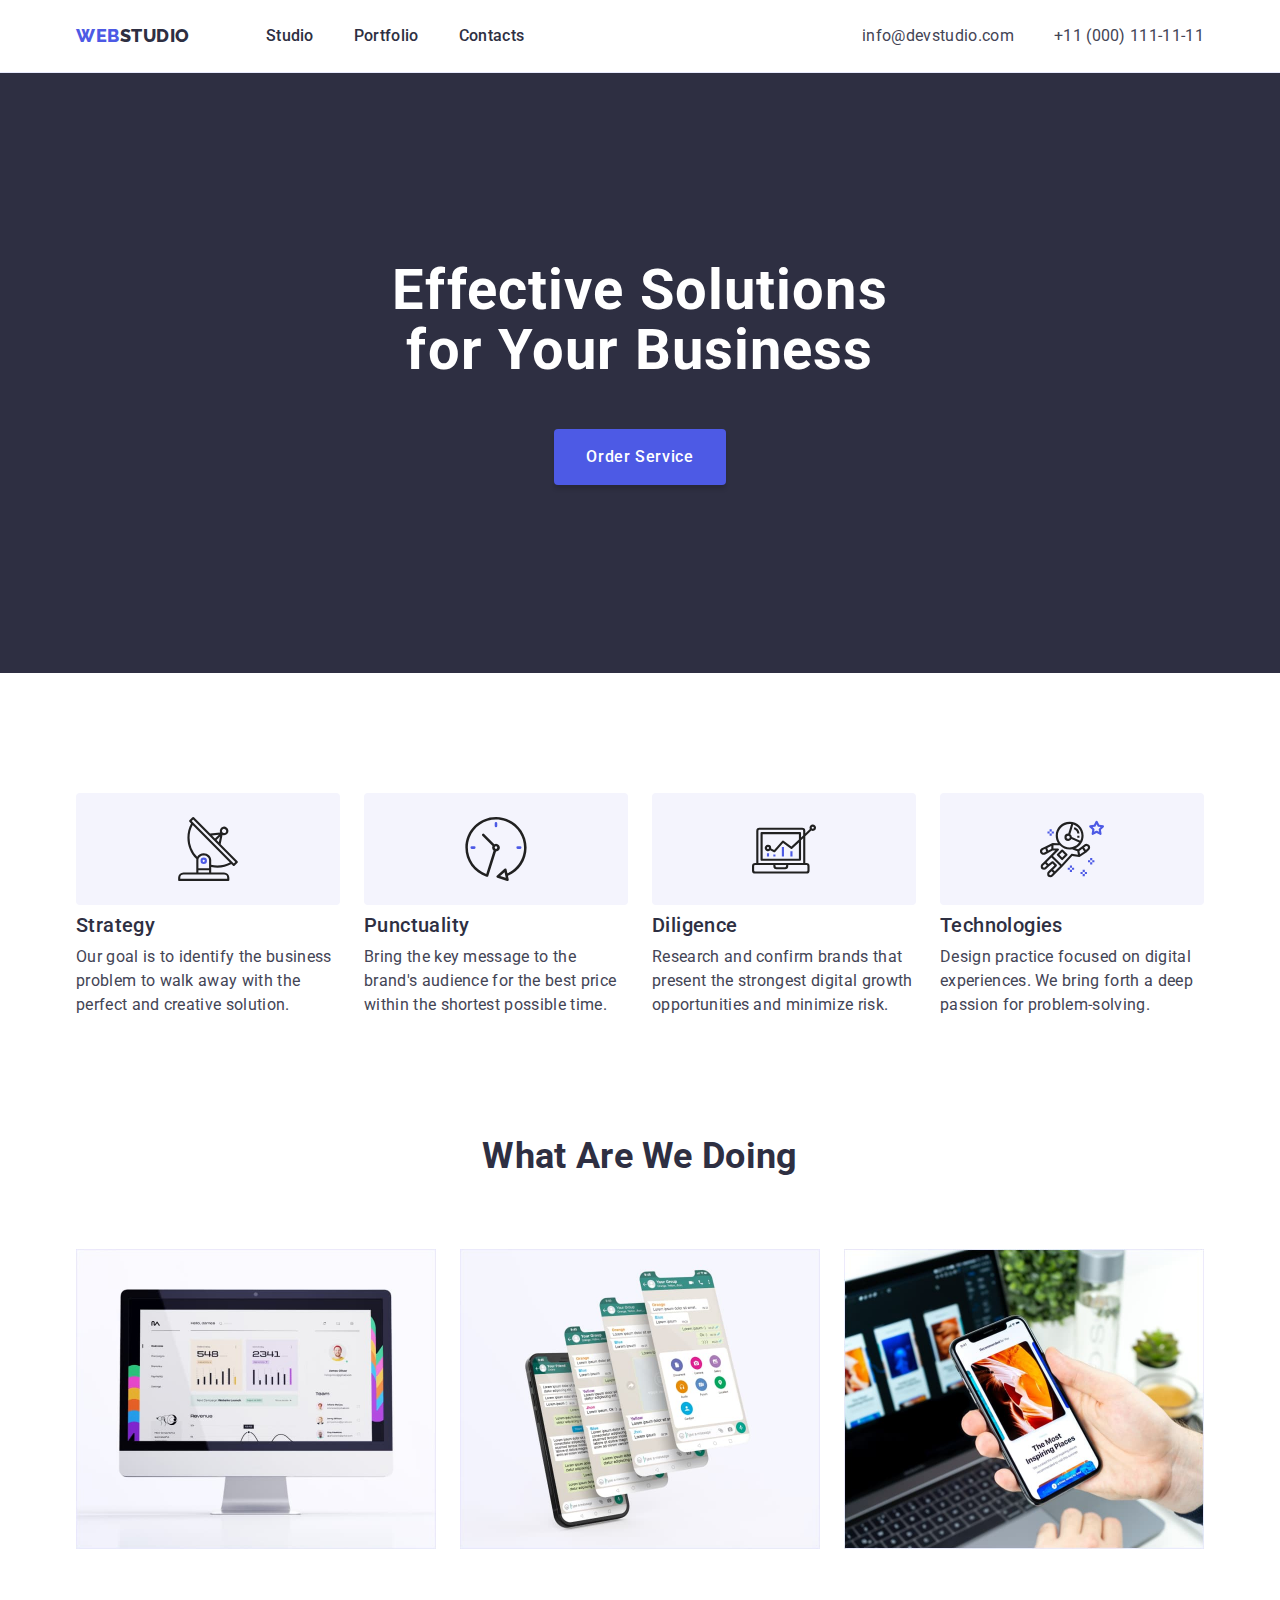
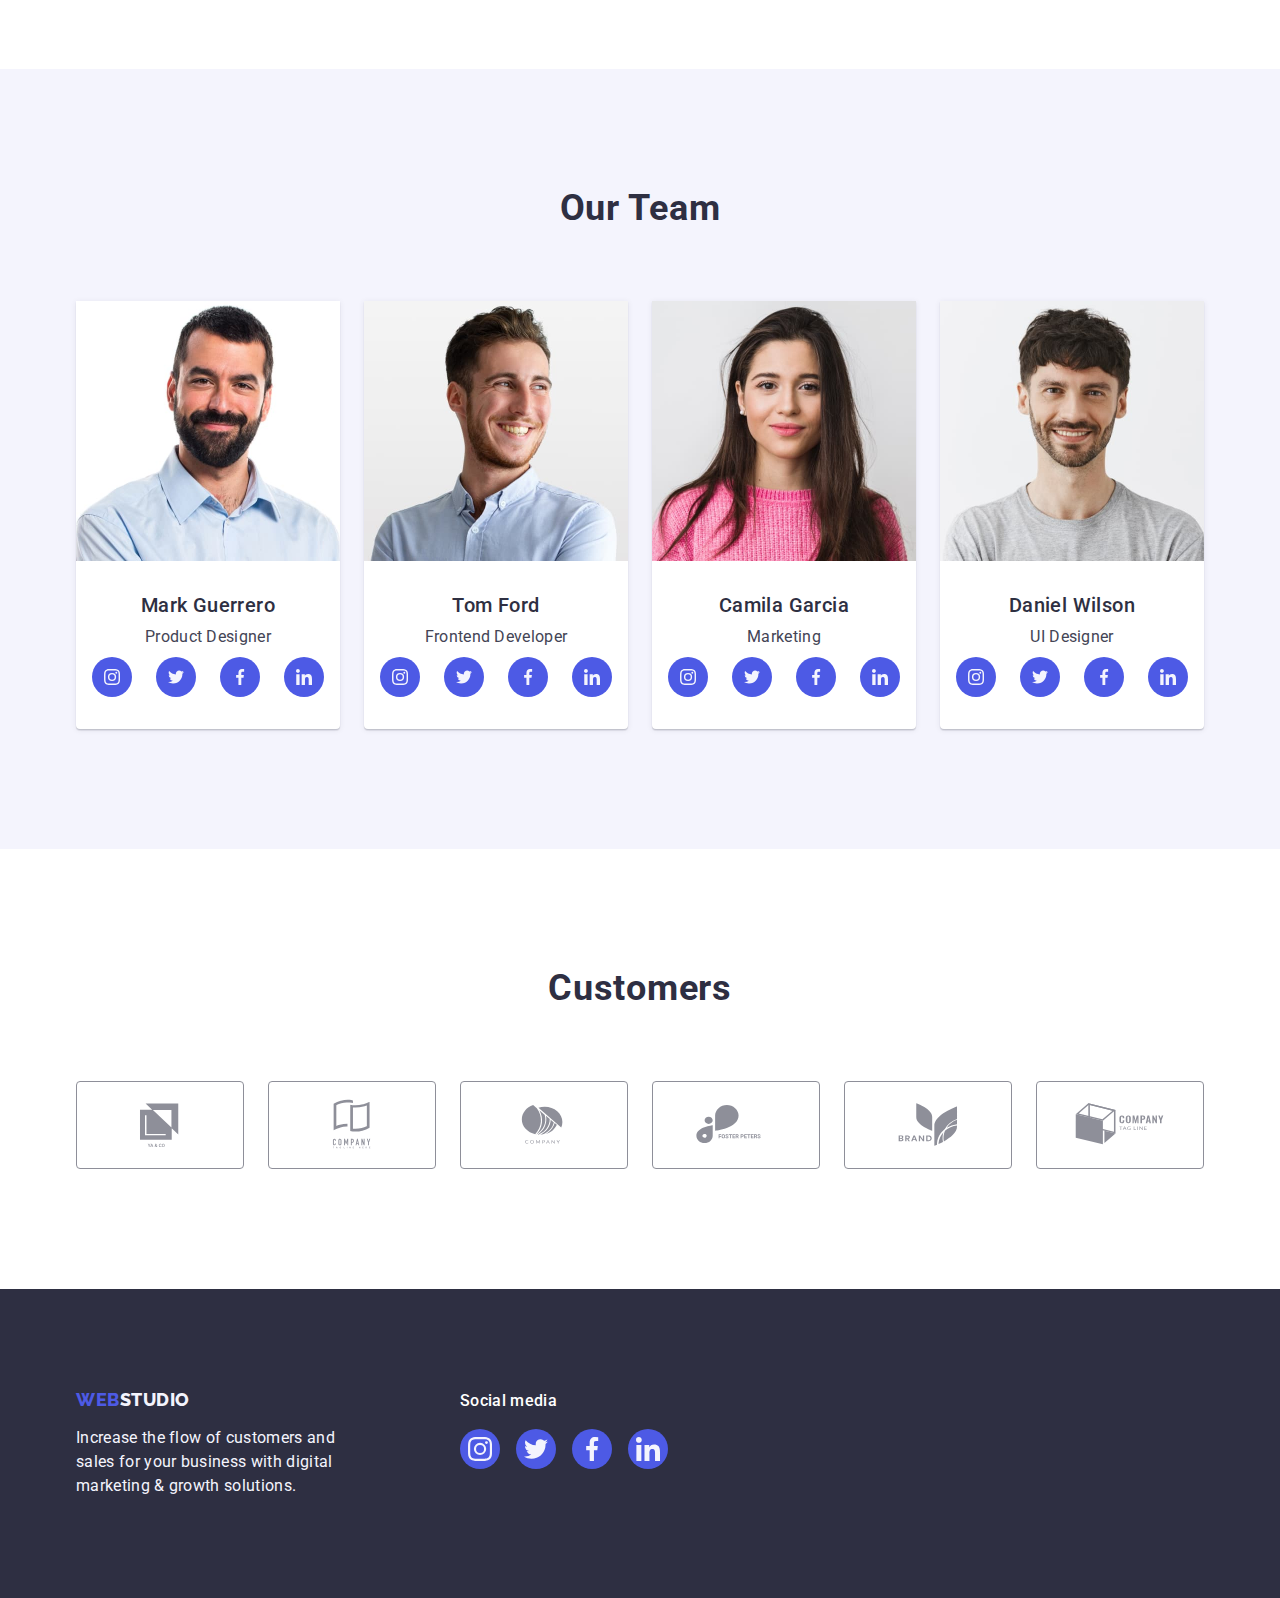
==== commit 6afc94a3: "Feat(HTML, CSS, SVG) Added markup, styles, icons to footer" ====
--- a/index.html
+++ b/index.html
@@ -504,14 +504,70 @@
     </main>
 
     <footer class="footer">
-      <div class="container">
-        <a class="footer__logo-blue link" href="./index.html"
-          >Web<span class="footer__logo-white">Studio</span></a
-        >
-        <p class="footer__text">
-          Increase the flow of customers and sales for your business with
-          digital marketing & growth solutions.
-        </p>
+      <div class="footer-container container">
+        <div class="footer__logo-wrapper">
+          <a class="footer__logo-blue link" href="./index.html"
+            >Web<span class="footer__logo-white">Studio</span></a
+          >
+          <p class="footer__text">
+            Increase the flow of customers and sales for your business with
+            digital marketing & growth solutions.
+          </p>
+        </div>
+
+        <div class="footer__icon-wrapper">
+          <p class="footer__icon-text">Social media</p>
+          <ul class="footer__icon-list">
+            <li class="footer__icon-item">
+              <a href="" class="footer__icon-link">
+                <svg
+                  class="footer__icon"
+                  aria-label="icon-instagram"
+                  width="24"
+                  height="24"
+                >
+                  <use href="./images/icons.svg#icon-instagram"></use>
+                </svg>
+              </a>
+            </li>
+            <li class="footer__icon-item">
+              <a href="" class="footer__icon-link">
+                <svg
+                  class="footer__icon"
+                  aria-label="icon-twitter"
+                  width="24"
+                  height="24"
+                >
+                  <use href="./images/icons.svg#icon-twitter"></use>
+                </svg>
+              </a>
+            </li>
+            <li class="footer__icon-item">
+              <a href="" class="footer__icon-link">
+                <svg
+                  class="footer__icon"
+                  aria-label="icon-facebook"
+                  width="24"
+                  height="24"
+                >
+                  <use href="./images/icons.svg#icon-facebook"></use>
+                </svg>
+              </a>
+            </li>
+            <li class="footer__icon-item">
+              <a href="" class="footer__icon-link">
+                <svg
+                  class="footer__icon"
+                  aria-label="icon-linkedin"
+                  width="24"
+                  height="24"
+                >
+                  <use href="./images/icons.svg#icon-linkedin"></use>
+                </svg>
+              </a>
+            </li>
+          </ul>
+        </div>
       </div>
     </footer>
   </body>
--- a/css/styles.css
+++ b/css/styles.css
@@ -415,6 +415,16 @@
   padding: 100px 0;
 }
 
+.footer-container {
+  display: flex;
+  align-items: baseline;
+}
+
+.footer__logo-wrapper {
+  width: 264px;
+  margin-right: 120px;
+}
+
 .footer__logo-blue {
   color: var(--color-iris);
   font-family: 'Raleway', sans-serif;
@@ -439,6 +449,49 @@
   width: 264px;
 }
 
+.footer__icon-wrapper {
+}
+
+.footer__icon-text {
+  font-weight: 500;
+  font-size: 16px;
+  line-height: 1.5;
+  color: var(--color-white);
+  margin-bottom: 16px;
+}
+
+.footer__icon-list {
+  display: flex;
+  align-items: center;
+  justify-content: start;
+  gap: 16px;
+}
+
+.footer__icon-item {
+  width: 40px;
+  height: 40px;
+}
+
+.footer__icon-link {
+  display: flex;
+  align-items: center;
+  justify-content: center;
+  border-radius: 50%;
+  width: 100%;
+  height: 100%;
+  background-color: var(--color-iris);
+  transition: background-color 250ms cubic-bezier(0.4, 0, 0.2, 1);
+}
+
+.footer__icon {
+  fill: var(--color-cloud);
+}
+
+.footer__icon-link:hover,
+.footer__icon-link:focus {
+  background-color: var(--color-green);
+}
+
 /* Page Portfolio */
 
 .gallery {
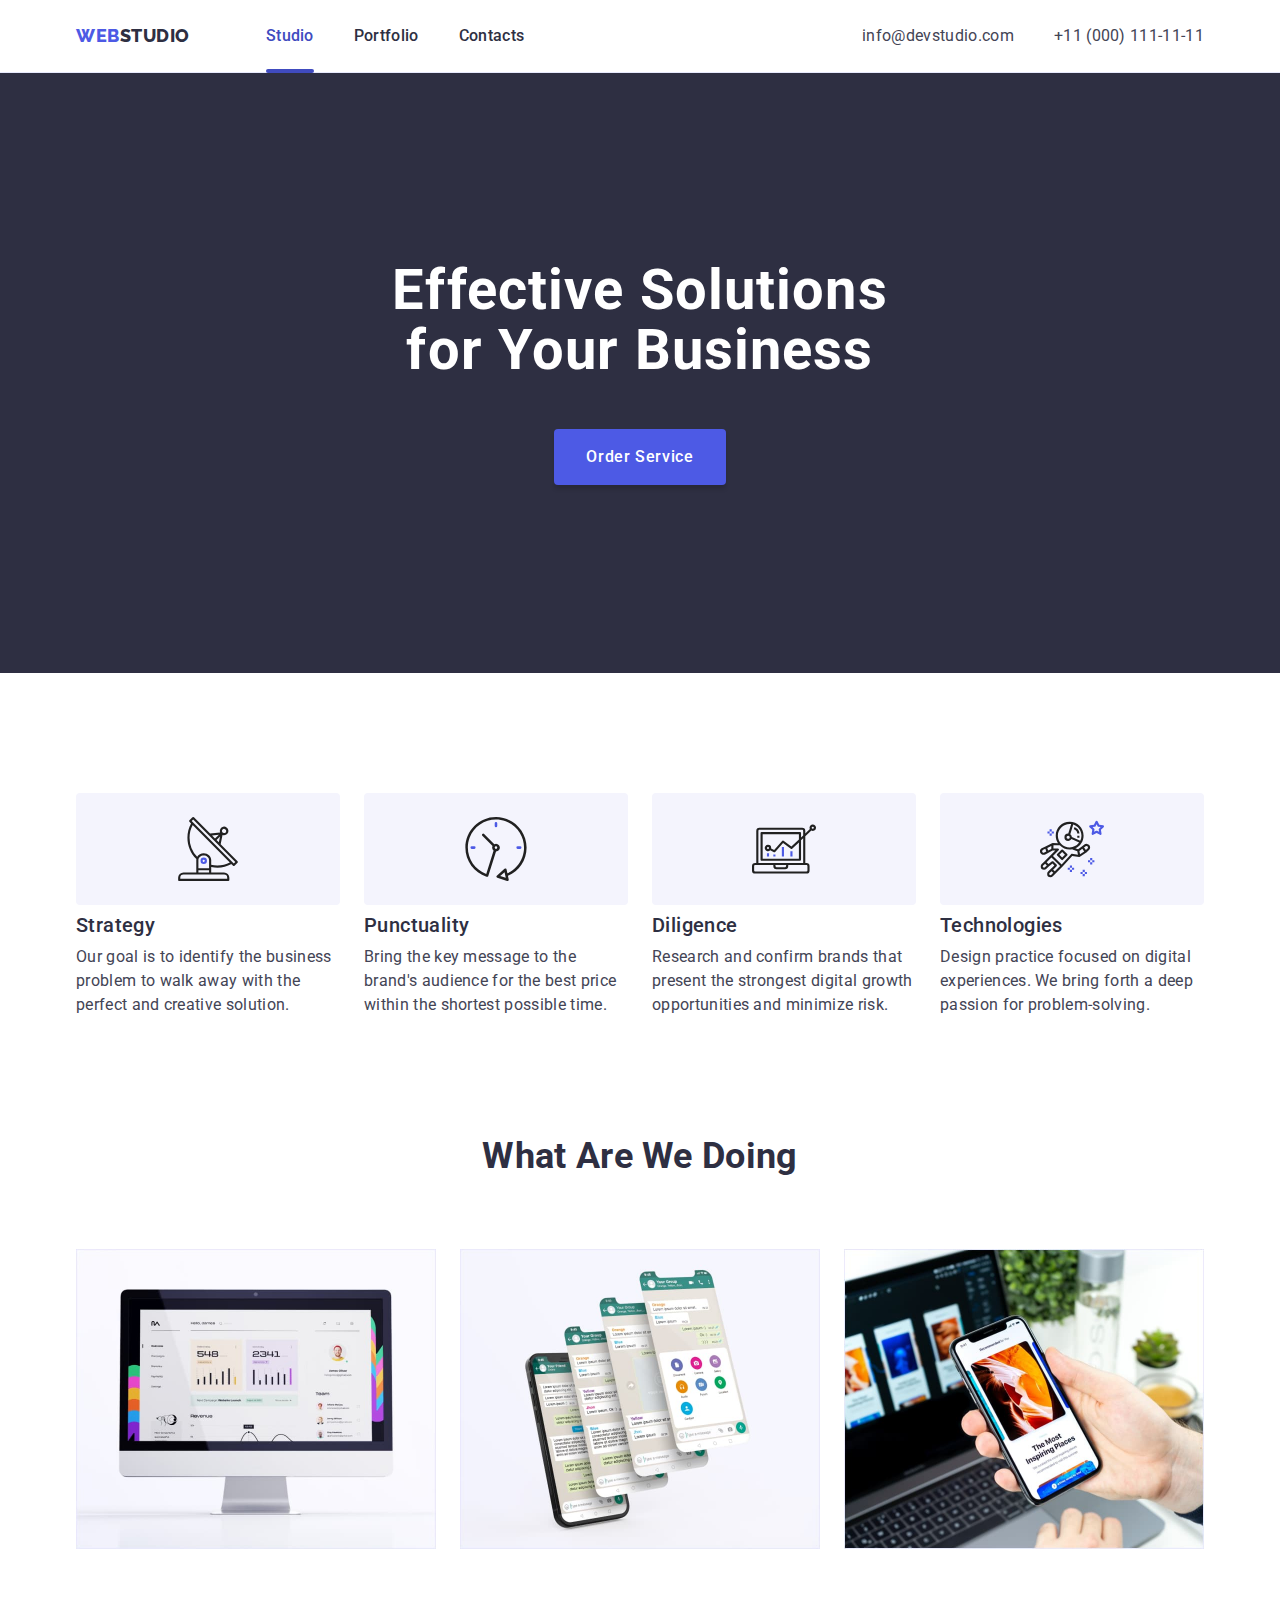
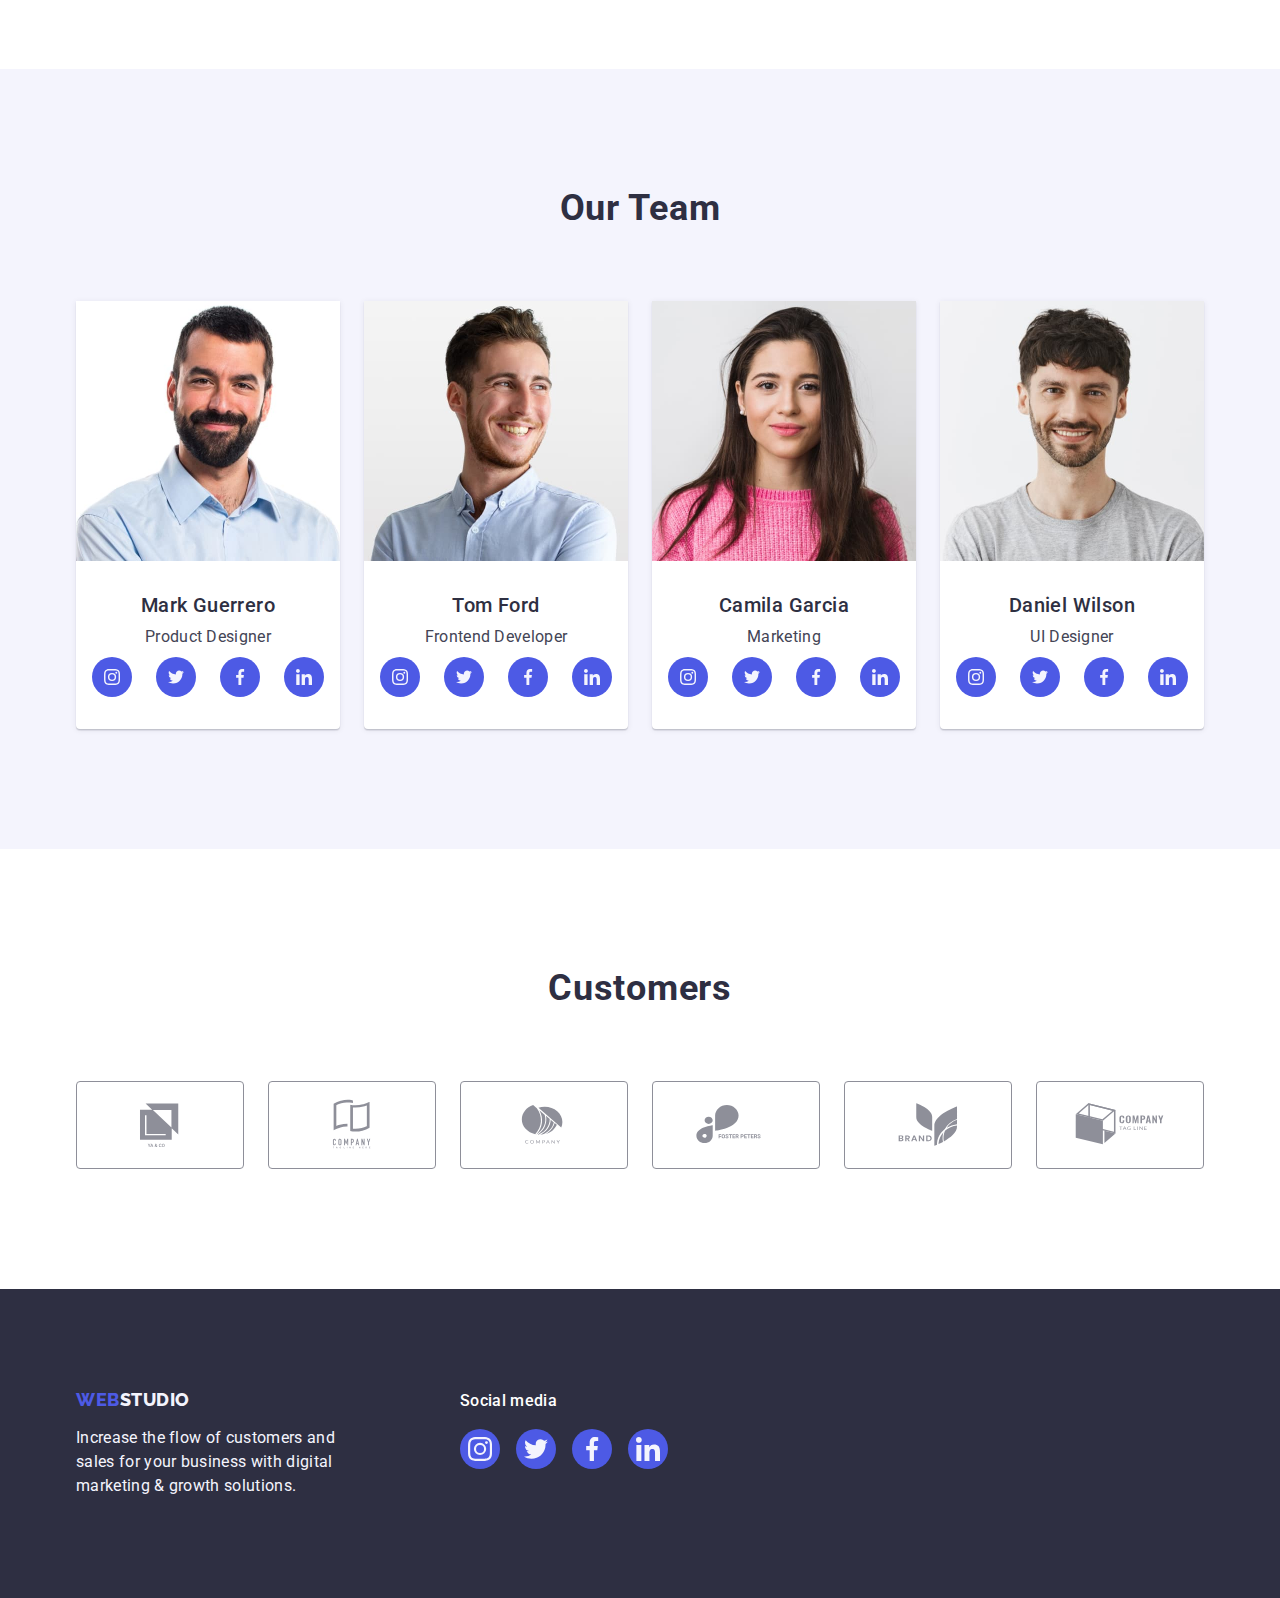
==== commit 2c58333c: "Feat(HTML, CSS) Added current page" ====
--- a/index.html
+++ b/index.html
@@ -26,7 +26,9 @@
           >
           <ul class="header-nav__list list">
             <li class="header-nav__item">
-              <a class="header-nav__link link" href="./index.html">Studio</a>
+              <a class="header-nav__link link current" href="./index.html"
+                >Studio</a
+              >
             </li>
             <li class="header-nav__item">
               <a class="header-nav__link link" href="./portfolio.html"
--- a/css/styles.css
+++ b/css/styles.css
@@ -134,11 +134,28 @@
   line-height: 1.5;
   padding-top: 24px;
   padding-bottom: 24px;
+  position: relative;
 }
 
 .header-nav__link:hover,
 .header-nav__link:focus {
   color: var(--color-ocean);
+}
+
+.header-nav__link.current {
+  color: var(--color-ocean);
+}
+
+.header-nav__link.current::after {
+  content: '';
+  display: block;
+  width: 100%;
+  height: 4px;
+  border-radius: 2px;
+  background-color: var(--color-ocean);
+  position: absolute;
+  bottom: -4px;
+  left: 0;
 }
 
 .header-contacts {
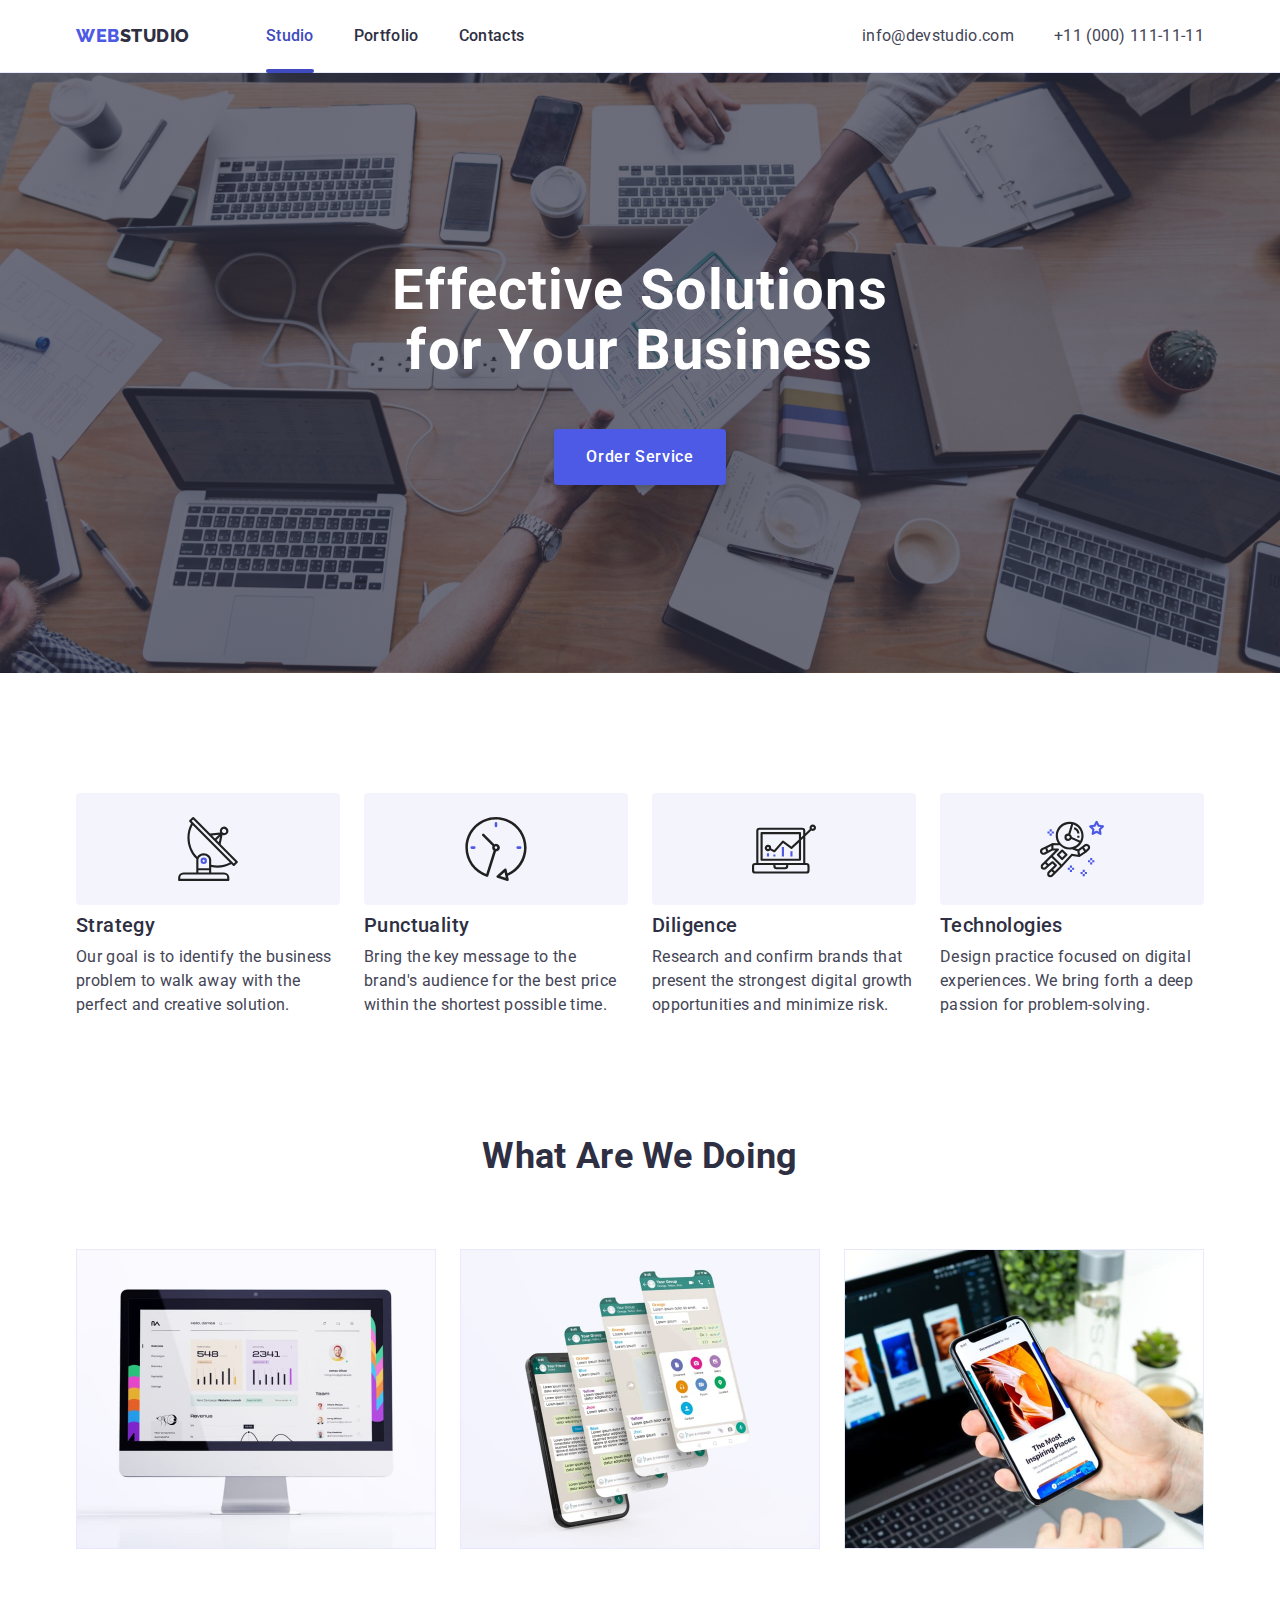
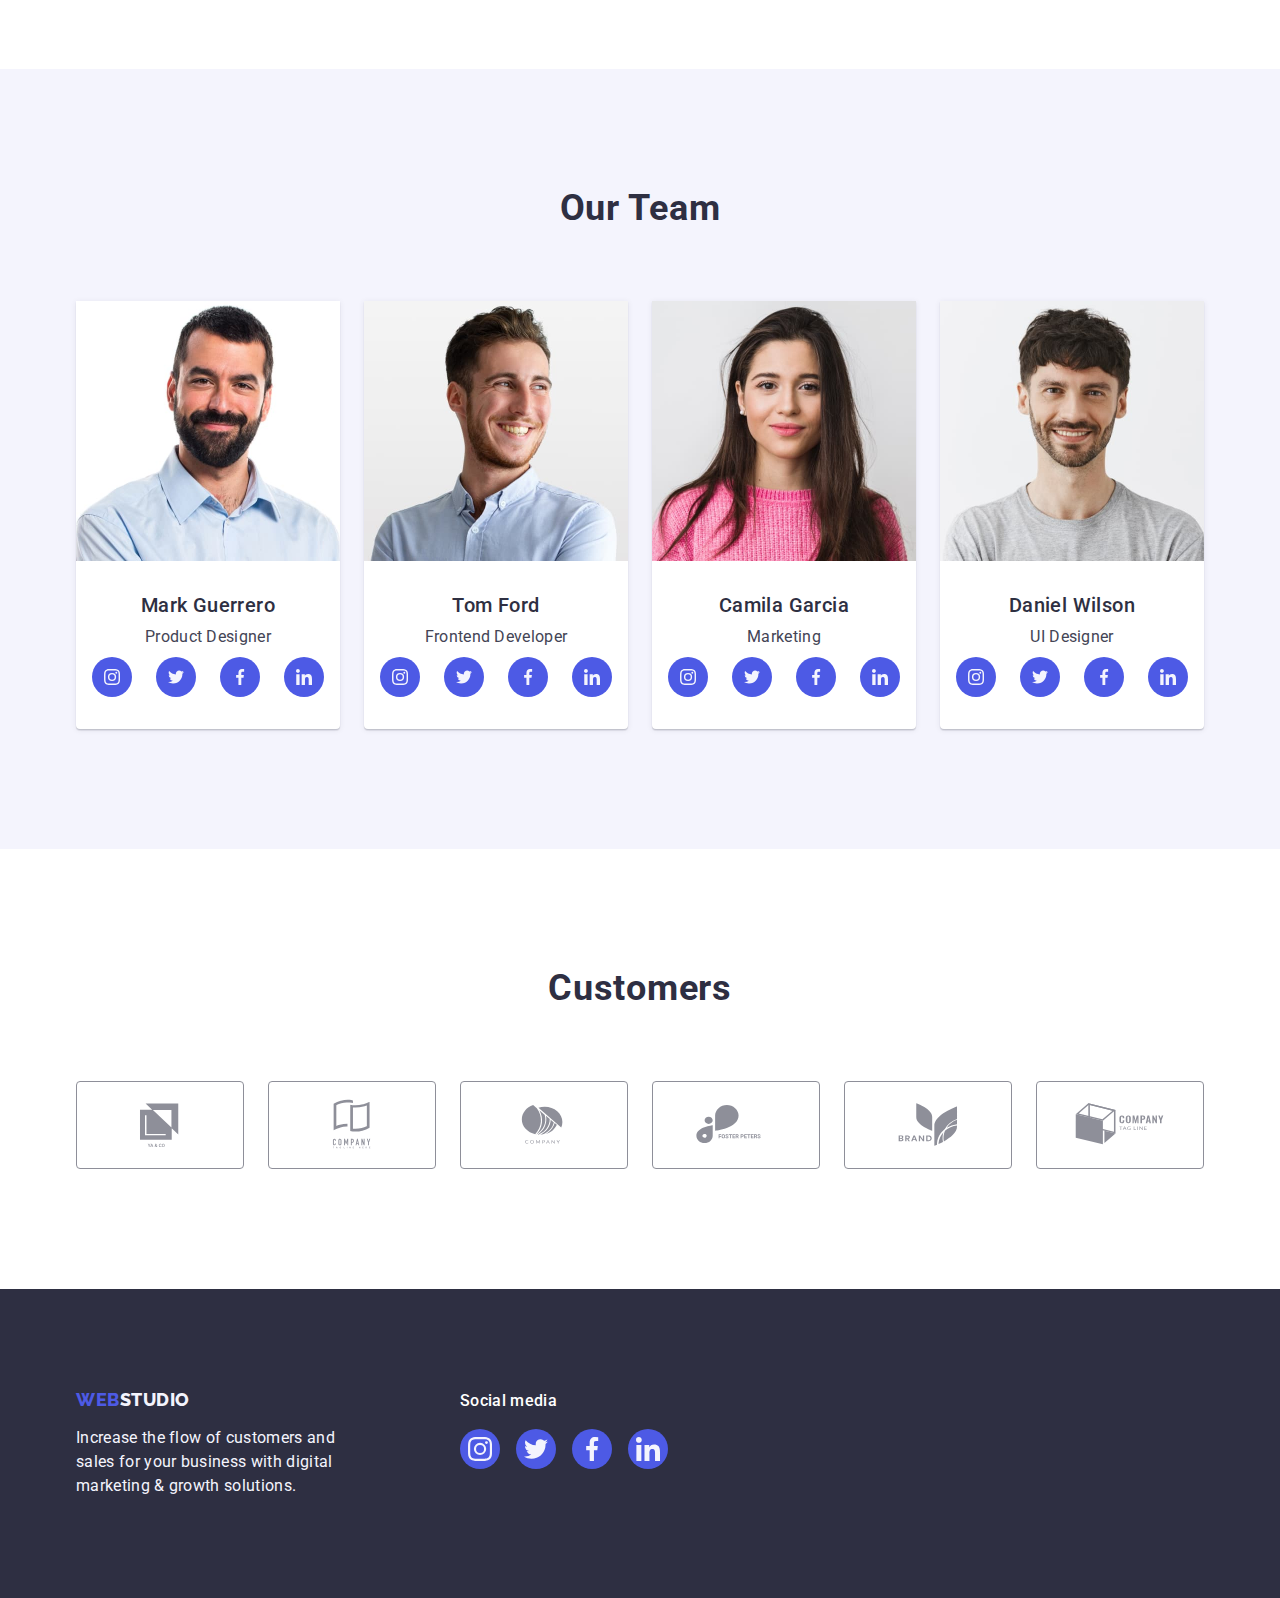
==== commit dc42b65d: "Feat(HTML, CSS) Added markup, styles for bg image" ====
--- a/index.html
+++ b/index.html
@@ -60,10 +60,12 @@
     </header>
 
     <main>
-      <section class="hero">
+      <section class="hero hero__bg-image">
         <div class="container">
           <h1 class="hero__title">Effective Solutions for Your Business</h1>
-          <button class="hero__button" type="button">Order Service</button>
+          <button class="hero__button" type="button" data-modal-open>
+            Order Service
+          </button>
         </div>
       </section>
 
@@ -572,5 +574,22 @@
         </div>
       </div>
     </footer>
+
+    <div class="backdrop is-hidden" data-modal>
+      <div class="modal">
+        <button class="modal__button-close" type="button" data-modal-close>
+          <svg
+            class="modal__icon-close"
+            aria-label="icon-modal-close"
+            width="8"
+            height="8"
+          >
+            <use href="./images/icons.svg#icon-modal-close"></use>
+          </svg>
+        </button>
+      </div>
+    </div>
+
+    <script src="./js/modal.js"></script>
   </body>
 </html>
--- a/css/styles.css
+++ b/css/styles.css
@@ -191,6 +191,18 @@
   padding: 188px 0;
 }
 
+.hero__bg-image {
+  background-position: center;
+  background-repeat: no-repeat;
+  background-size: cover;
+  background-image: linear-gradient(
+      to right,
+      rgba(46, 47, 66, 0.7),
+      rgba(46, 47, 66, 0.7)
+    ),
+    url('../images/hero-bg-image.jpg');
+}
+
 .hero__title {
   color: var(--color-white);
   font-weight: 700;
@@ -558,9 +570,47 @@
 }
 
 .gallery__link {
+  cursor: pointer;
+  transform: translateY(100%);
+  transition: box-shadow 250ms cubic-bezier(0.4, 0, 0.2, 1);
+}
+
+.gallery__link:hover .gallery__wrapper {
+  box-shadow: 0px 1px 6px rgba(46, 47, 66, 0.08),
+    0px 1px 1px rgba(46, 47, 66, 0.16), 0px 2px 1px rgba(46, 47, 66, 0.08);
+}
+
+.gallery__link:hover .gallery__overley-text {
+  transform: translateY(0);
+}
+
+.gallery__link:focus .gallery__overley-text {
+  transform: translateY(0);
+}
+
+.gallery__overley-wrapper {
+  position: relative;
+  overflow: hidden;
 }
 
 .gallery__image {
+  display: block;
+}
+
+.gallery__overley-text {
+  position: absolute;
+  top: 0;
+  left: 0;
+  font-weight: 400;
+  font-size: 16px;
+  line-height: 1.5;
+  padding: 40px 32px;
+  width: 100%;
+  height: 100%;
+  transform: translateY(100%);
+  background-color: var(--color-iris);
+  transition: transform 250ms cubic-bezier(0.4, 0, 0.2, 1);
+  color: var(--color-cloud);
 }
 
 .gallery__wrapper {
@@ -585,3 +635,76 @@
   line-height: 1.5;
   letter-spacing: 0.02em;
 }
+
+/* Modal Window */
+
+.backdrop {
+  position: fixed;
+  top: 0;
+  left: 0;
+  width: 100%;
+  height: 100%;
+  background-color: rgba(46, 47, 66, 0.4);
+  transition: opacity 250ms cubic-bezier(0.4, 0, 0.2, 1),
+    visibility 250ms cubic-bezier(0.4, 0, 0.2, 1);
+}
+
+.backdrop.is-hidden {
+  opacity: 0;
+  pointer-events: none;
+  visibility: hidden;
+}
+
+.modal {
+  position: absolute;
+  top: 50%;
+  left: 50%;
+
+  transform: translateX(-50%) translateY(-50%);
+
+  width: 408px;
+  min-height: 584px;
+  border-radius: 4px;
+  box-shadow: 0px 2px 1px 0px rgba(0, 0, 0, 0.2),
+    0px 1px 3px 0px rgba(0, 0, 0, 0.12), 0px 1px 1px 0px rgba(0, 0, 0, 0.14);
+  background-color: #fcfcfc;
+
+  transition: transform 250ms cubic-bezier(0.4, 0, 0.2, 1);
+}
+
+.modal__button-close {
+  padding: 0;
+  position: absolute;
+  top: 24px;
+  right: 24px;
+
+  display: flex;
+  justify-content: center;
+  align-items: center;
+
+  width: 24px;
+  height: 24px;
+  border-radius: 50%;
+  border: 1px solid rgba(0, 0, 0, 0.1);
+  background-color: #e7e9fc;
+
+  transition: background-color 250ms cubic-bezier(0.4, 0, 0.2, 1),
+    border 250ms cubic-bezier(0.4, 0, 0.2, 1);
+}
+
+.modal__button-close:hover,
+.modal__button-close:focus {
+  background-color: #404bbf;
+  border: none;
+  fill: #ffffff;
+}
+
+.modal__icon-close {
+  fill: var(--ancillary-color);
+  transition: fill 250ms cubic-bezier(0.4, 0, 0.2, 1);
+}
+
+.modal__button-close:hover .modal__icon-close,
+.modal__button-close:focus .modal__icon-close {
+  fill: #ffffff;
+}
